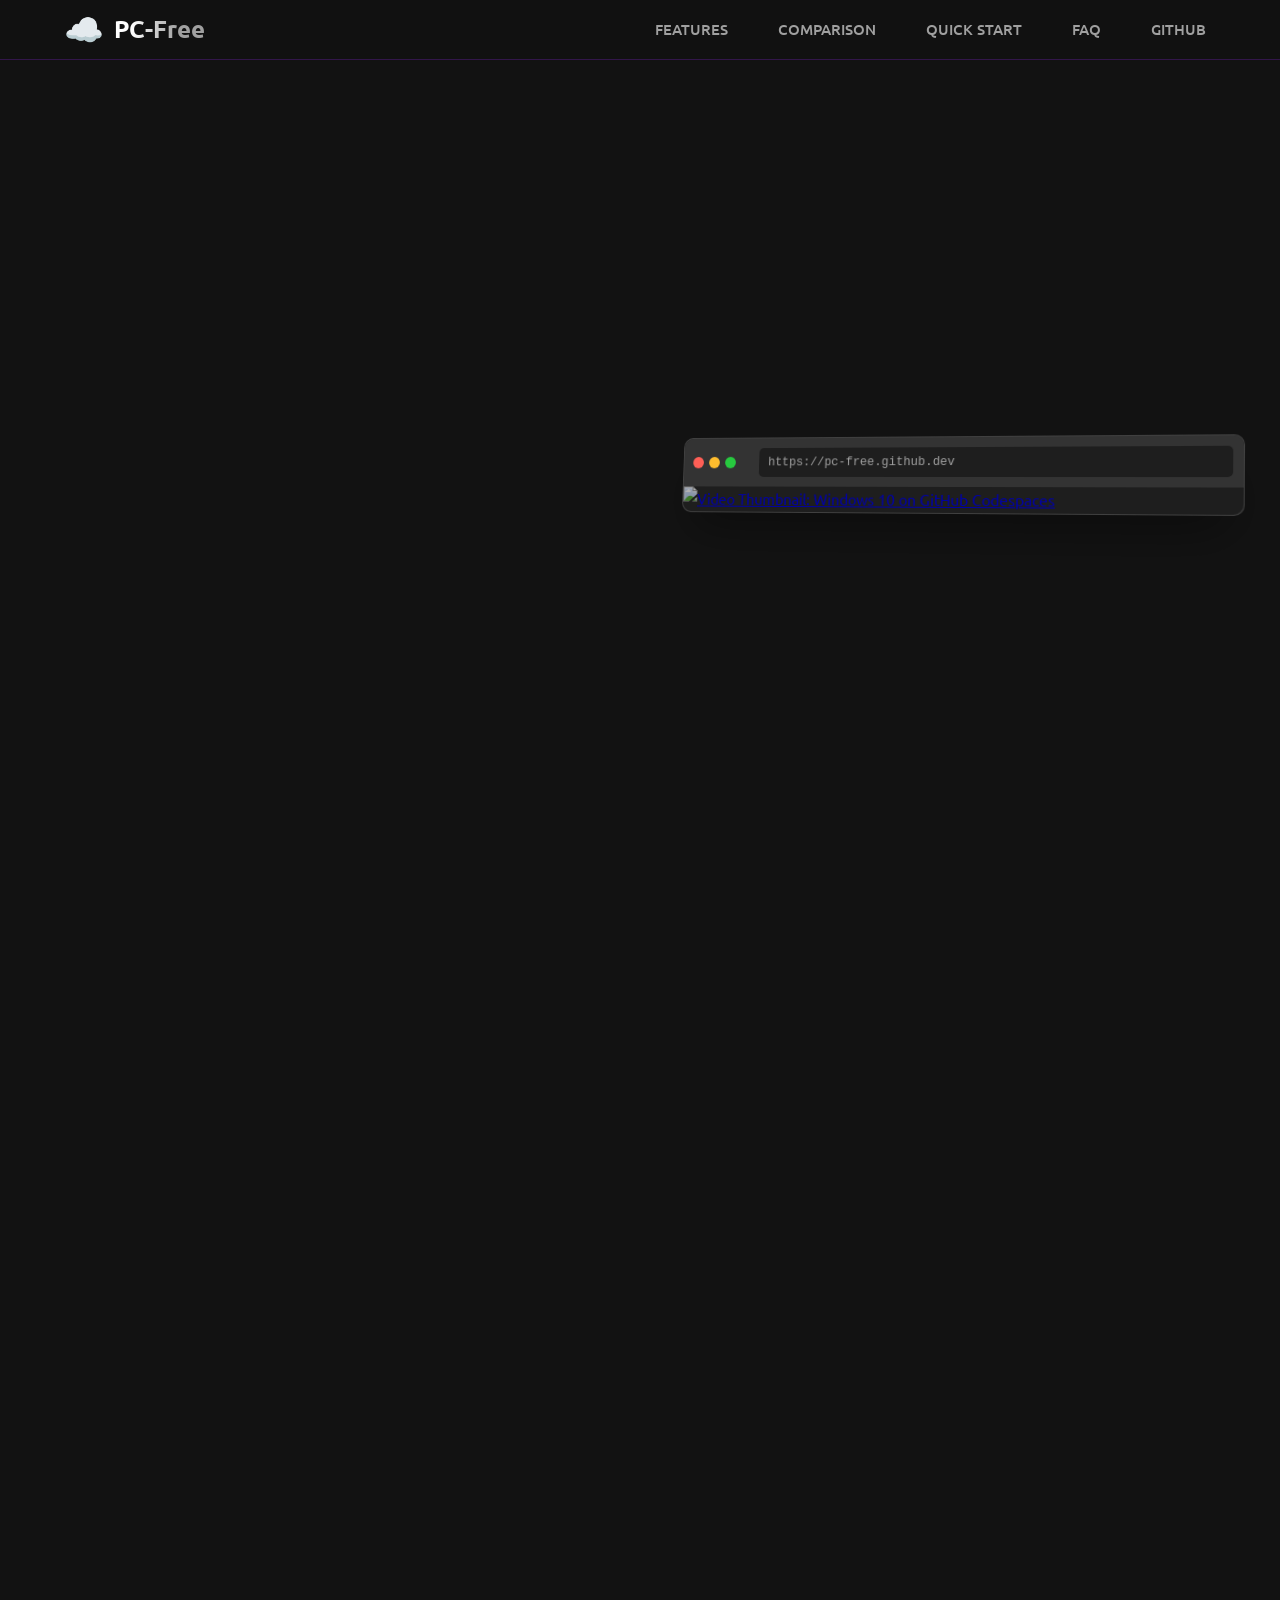
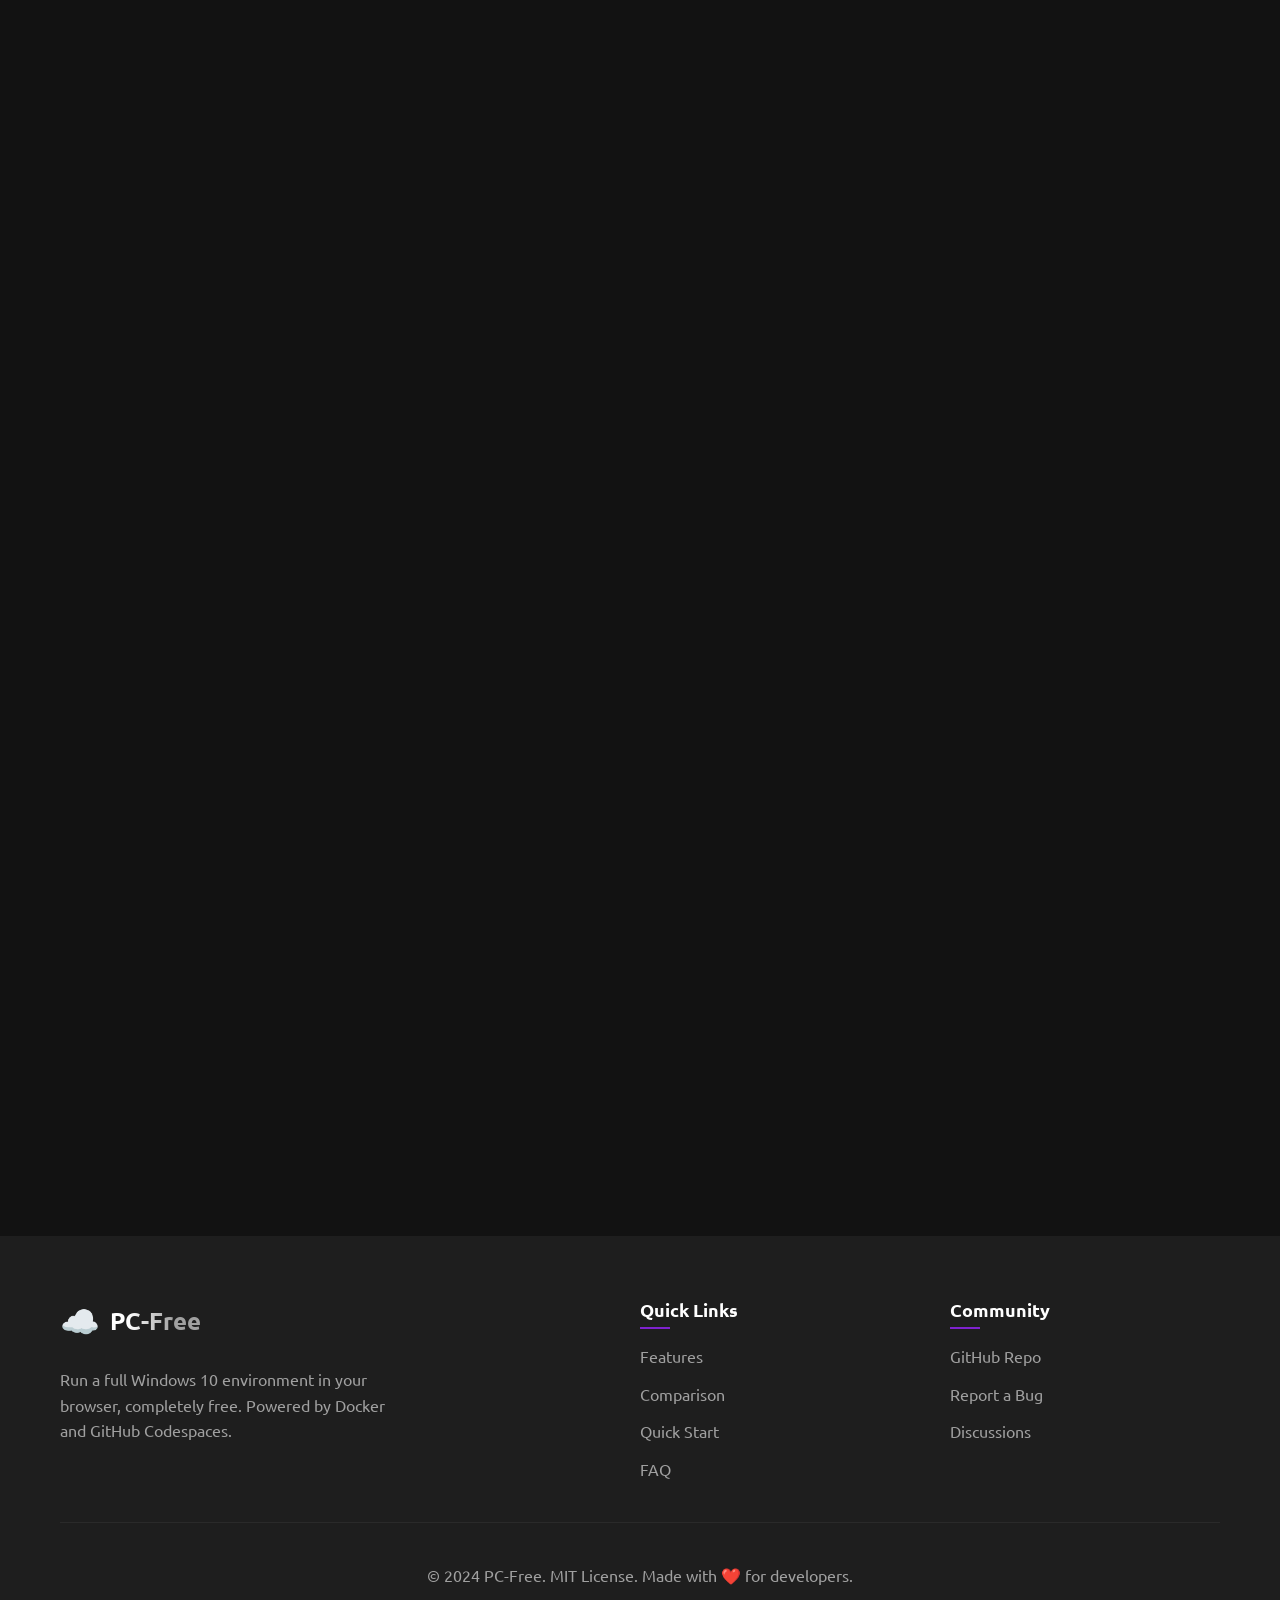
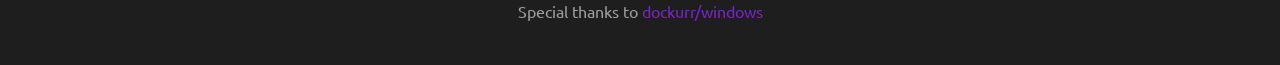
==== index.html @ 1045107d "Update index.html" ====
<!DOCTYPE html>
<html lang="es">
<head>
    <meta charset="UTF-8">
    <meta name="viewport" content="width=device-width, initial-scale=1.0">
    
    <!-- Preconnect to improve loading performance for external resources -->
    <link rel="preconnect" href="https://fonts.googleapis.com">
    <link rel="preconnect" href="https://fonts.gstatic.com" crossorigin>
    <link rel="preconnect" href="https://cdnjs.cloudflare.com">
    <!-- SEO Meta Tags -->
    <title>PC-Free - Run Windows 10 Free in Browser | GitHub Codespaces</title>
    <meta name="description" content="Run Windows 10 completely free in your browser using Docker and GitHub Codespaces. No installation, no powerful PC required. Deploy in 5 minutes.">
    <meta name="keywords" content="windows 10 online, free windows cloud, run windows in browser, github codespaces windows, docker windows, windows 10 free, cloud windows desktop, virtual windows free">
    <meta name="author" content="jephersonRD">
    <meta name="robots" content="index, follow">
    
    <!-- GOOGLE SITE VERIFICATION -->
    <meta name="google-site-verification" content="-m7MHN1alnbMyD9S01WuKM-QLH2wWsImQiJPoIJCjTI" />

    <!-- Open Graph / Facebook -->
    <meta property="og:type" content="website">
    <meta property="og:url" content="https://github.com/jephersonRD/pc-free">
    <meta property="og:title" content="PC-Free - Run Windows 10 Free in Browser">
    <meta property="og:description" content="Run Windows 10 completely free in your browser using Docker and GitHub Codespaces. No installation required.">
    <meta property="og:image" content="https://raw.githubusercontent.com/jephersonRD/pc-free/main/images/windows10-desktop.png">

    <!-- Twitter -->
    <meta property="twitter:card" content="summary_large_image">
    <meta property="twitter:url" content="https://github.com/jephersonRD/pc-free">
    <meta property="twitter:title" content="PC-Free - Run Windows 10 Free in Browser">
    <meta property="twitter:description" content="Run Windows 10 completely free in your browser using Docker and GitHub Codespaces.">
    <meta property="twitter:image" content="https://raw.githubusercontent.com/jephersonRD/pc-free/main/images/windows10-desktop.png">

    <!-- Canonical URL -->
    <link rel="canonical" href="https://github.com/jephersonRD/pc-free">
    
    <!-- Favicon -->
    <link rel="icon" href="data:image/svg+xml,<svg xmlns='http://www.w3.org/2000/svg' viewBox='0 0 100 100'><text y='.9em' font-size='90'>☁️</text></svg>">

    <!-- Bootstrap Icons -->
    <!-- Replaced @import in CSS with link for better performance -->
    <link href="https://fonts.googleapis.com/css2?family=Ubuntu:ital,wght@0,300;0,400;0,500;0,700;1,300;1,400;1,500;1,700&display=swap" rel="stylesheet">
    <link rel="stylesheet" href="https://cdnjs.cloudflare.com/ajax/libs/bootstrap-icons/1.11.3/font/bootstrap-icons.min.css">
    
    <!-- Custom CSS -->
    <link rel="stylesheet" href="style.css">
</head>
<body>
    <!-- Schema.org Structured Data for SEO -->
    <script type="application/ld+json">
    {
        "@context": "https://schema.org",
        "@type": "SoftwareApplication",
        "name": "PC-Free",
        "description": "Run Windows 10 completely free in your browser using Docker and GitHub Codespaces",
        "applicationCategory": "DeveloperApplication",
        "operatingSystem": "Web Browser, Linux, macOS, Windows",
        "offers": {
            "@type": "Offer",
            "price": "0",
            "priceCurrency": "USD"
        },
        "author": {
            "@type": "Person",
            "name": "jephersonRD"
        }
    }
    </script>

    <!-- Header -->
    <header class="main-header">
        <div class="header-container">
            <a href="#" class="logo" aria-label="PC-Free Home">
                <span class="logo-icon">☁️</span>
                <span class="logo-text">PC-Free</span>
            </a>
            
            <nav class="nav-menu" id="navMenu">
                <a href="#features" class="nav-link">FEATURES</a>
                <a href="#comparison" class="nav-link">COMPARISON</a>
                <a href="#quick-start" class="nav-link">QUICK START</a>
                <a href="#faq" class="nav-link">FAQ</a>
                <a href="https://github.com/jephersonRD/pc-free" target="_blank" class="nav-link">GITHUB</a>
            </nav>
            
            <button class="menu-toggle" id="menuToggle" aria-label="Toggle menu">
                <i class="bi bi-list"></i>
            </button>
        </div>
    </header>

    <!-- Hero Section -->
    <section class="hero-section" id="hero">
        <div class="hero-grid">
            <div class="hero-content">
                <div class="hero-text reveal-up">
                    <h1 class="gradient-text">PC-FREE</h1>
                    <h2 class="gradient-text hero-subtitle">Run Windows 10 Free in Your Browser</h2>
                </div>
                
                <div class="hero-description reveal-up">
                    <p>Deploy a complete Windows 10 environment using Docker & GitHub Codespaces. No PC required.</p>
                </div>
    
                <div class="badges reveal-up">
                    <img src="https://img.shields.io/github/stars/jephersonRD/pc-free?style=social" alt="GitHub stars">
                    <img src="https://img.shields.io/badge/License-MIT-yellow.svg" alt="MIT License">
                    <img src="https://img.shields.io/badge/docker-%230db7ed.svg?style=flat&logo=docker&logoColor=white" alt="Docker">
                    <img src="https://img.shields.io/badge/Windows-10-0078D6?style=flat&logo=windows&logoColor=white" alt="Windows 10">
                </div>
    
                <div class="cta-buttons reveal-up">
                    <a href="https://github.com/jephersonRD/pc-free" target="_blank" rel="noopener noreferrer">
                        <button class="Button1">
                            <span>Get Started Free</span>
                        </button>
                    </a>
                    <a href="#quick-start">
                        <button class="Button1">
                            <span>View Guide</span>
                        </button>
                    </a>
                </div>
            </div>
            <div class="hero-image-container">
                <div class="browser-frame">
                    <div class="browser-header">
                        <div class="dots">
                            <span></span><span></span><span></span>
                        </div>
                        <div class="address-bar">https://pc-free.github.dev</div>
                    </div>
                    <!-- Miniatura del video con enlace a YouTube -->
                    <a href="https://youtu.be/JiFhZXbz2b8" target="_blank" rel="noopener noreferrer" class="hero-video-container">
                        <img src="https://img.youtube.com/vi/JiFhZXbz2b8/maxresdefault.jpg" alt="Video Thumbnail: Windows 10 on GitHub Codespaces" class="hero-image">
                        <div class="play-button-overlay">
                            <i class="bi bi-play-circle-fill"></i>
                        </div>
                    </a>
                </div>
            </div>
        </div>
    </section>

    <!-- Brands Section -->
    <section class="brands-section">
        <h2 class="reveal-up section-title-small">Powered by Leading Technologies</h2>
        <div class="reveal-up carousel-container">
            <div class="carousel">
                <div class="carousel-item">
                    <img src="https://www.docker.com/wp-content/uploads/2022/03/Moby-logo.png" alt="Docker Logo">
                </div>
                <div class="carousel-item">
                    <img src="https://github.githubassets.com/images/modules/logos_page/GitHub-Logo.png" alt="GitHub Logo">
                </div>
                <div class="carousel-item">
                    <svg role="img" aria-label="GitHub Codespaces Logo" viewBox="0 0 609 130" xmlns="http://www.w3.org/2000/svg"><path d="M75.4 23.9h26.5v79.8H75.4V23.9zm41.7 0h28.3l22.8 35.7 23.1-35.7h27.3v79.8h-26.5V59.1l-24.1 37.3h-.6L142.7 59v44.7h-25.6V23.9zm131.4 0c9.1 0 17.2 1.6 24.2 4.9 7 3.3 12.4 7.9 16.3 13.9 3.9 6 5.8 13 5.8 21 0 8-2 15-5.9 21s-9.4 10.6-16.4 13.9c-7 3.3-15 4.9-24.1 4.9h-15.4v23.2h-26.5V23.9h41.9zm-1.6 57.1c6.5 0 11.6-1.6 15.3-4.9 3.7-3.2 5.5-7.8 5.5-13.6s-1.8-10.3-5.5-13.6c-3.7-3.2-8.8-4.9-15.3-4.9h-13.8V81h13.8zm72.3-34.8c4.1-6.6 9.6-11.8 16.4-15.5 6.8-3.7 14.5-5.6 23.1-5.6v27.7h-7.1c-9.8 0-17.3 2.3-22.5 6.9-5.2 4.6-7.8 12.3-7.8 23.1v23.9h-26.5V26.1h26.5v20.1zm59.5-20.1c8.6 0 16.3 1.9 23.1 5.6 6.8 3.7 12.1 8.9 16 15.5 3.9 6.6 5.8 14.1 5.8 22.5s-1.9 15.9-5.8 22.5c-3.9 6.6-9.2 11.8-16 15.5-6.8 3.7-14.5 5.6-23.1 5.6s-16.3-1.9-23.1-5.6c-6.8-3.7-12.1-8.9-16-15.5-3.9-6.6-5.8-14.1-5.8-22.5s1.9-15.9 5.8-22.5c3.9-6.6 9.2-11.8 16-15.5 6.8-3.7 14.5-5.6 23.1-5.6zm0 22.3c-6.3 0-11.4 2.1-15.2 6.2-3.8 4.1-5.8 9.5-5.8 16.2s2 12.1 5.8 16.2c3.8 4.1 8.9 6.2 15.2 6.2s11.4-2.1 15.2-6.2c3.8-4.1 5.8-9.5 5.8-16.2s-2-12.1-5.8-16.2c-3.8-4.1-8.9-6.2-15.2-6.2zm78.3 30.1c.6 4.8 2.8 8.5 6.4 11.2 3.6 2.7 8.1 4 13.4 4 4.1 0 7.6-.8 10.5-2.5 2.9-1.7 4.9-4 5.9-7h25.4c-2.4 9.2-7.4 16.4-15.1 21.6-7.7 5.2-17 7.8-28.1 7.8-8.6 0-16.3-1.8-23-5.4-6.7-3.6-12-8.7-15.7-15.2-3.8-6.5-5.7-14-5.7-22.4 0-8.5 1.9-16 5.6-22.5 3.8-6.5 9-11.6 15.7-15.3 6.7-3.7 14.4-5.5 23.1-5.5 8.5 0 16 1.8 22.5 5.3 6.5 3.5 11.6 8.5 15.3 14.8 3.7 6.4 5.5 13.7 5.5 22 0 2.3-.1 4.5-.4 6.6h-61.3zm35.6-16.7c-.5-4.6-2.6-8.3-6.2-11-3.6-2.7-8-4.1-13.2-4.1-5 0-9.2 1.3-12.7 4-3.5 2.7-5.7 6.4-6.5 11.1h38.6zM607 48.4c3.9-6.6 9.2-11.8 16-15.5 6.8-3.7 14.5-5.6 23.1-5.6s16.3 1.9 23.1 5.6c6.8 3.7 12.1 8.9 16 15.5 3.9 6.6 5.8 14.1 5.8 22.5s-1.9 15.9-5.8 22.5c-3.9 6.6-9.2 11.8-16 15.5-6.8 3.7-14.5 5.6-23.1 5.6s-16.3-1.9-23.1-5.6c-6.8-3.7-12.1-8.9-16-15.5-3.9-6.6-5.8-14.1-5.8-22.5s1.9-15.9 5.8-22.5zm29.8 37.5c3.8 4.1 8.9 6.2 15.2 6.2s11.4-2.1 15.2-6.2c3.8-4.1 5.8-9.5 5.8-16.2s-2-12.1-5.8-16.2c-3.8-4.1-8.9-6.2-15.2-6.2s-11.4 2.1-15.2 6.2c-3.8 4.1-5.8 9.5-5.8 16.2s2 12.1 5.8 16.2z" fill="currentColor"/><path d="m29.9 68.4 19-32.9L29.7 51 10.5 18.6 0 0l29.7 51.4v.1L39 68.4l19.2 33.2L77.4 68.4 58.2 35.5l-.2-.4L29.9 0 10.5 35.5l.1.1L0 51.5l29.9 51.4L39 85.7z" fill="#00adef"/></svg>
                <div class="carousel-item">
                    <svg role="img" aria-label="GitHub Codespaces Logo" viewBox="0 0 609 130" xmlns="http://www.w3.org/2000/svg"><path d="M75.4 23.9h26.5v79.8H75.4V23.9zm41.7 0h28.3l22.8 35.7 23.1-35.7h27.3v79.8h-26.5V59.1l-24.1 37.3h-.6L142.7 59v44.7h-25.6V23.9zm131.4 0c9.1 0 17.2 1.6 24.2 4.9 7 3.3 12.4 7.9 16.3 13.9 3.9 6 5.8 13 5.8 21 0 8-2 15-5.9 21s-9.4 10.6-16.4 13.9c-7 3.3-15 4.9-24.1 4.9h-15.4v23.2h-26.5V23.9h41.9zm-1.6 57.1c6.5 0 11.6-1.6 15.3-4.9 3.7-3.2 5.5-7.8 5.5-13.6s-1.8-10.3-5.5-13.6c-3.7-3.2-8.8-4.9-15.3-4.9h-13.8V81h13.8zm72.3-34.8c4.1-6.6 9.6-11.8 16.4-15.5 6.8-3.7 14.5-5.6 23.1-5.6v27.7h-7.1c-9.8 0-17.3 2.3-22.5 6.9-5.2 4.6-7.8 12.3-7.8 23.1v23.9h-26.5V26.1h26.5v20.1zm59.5-20.1c8.6 0 16.3 1.9 23.1 5.6 6.8 3.7 12.1 8.9 16 15.5 3.9 6.6 5.8 14.1 5.8 22.5s-1.9 15.9-5.8 22.5c-3.9 6.6-9.2 11.8-16 15.5-6.8 3.7-14.5 5.6-23.1 5.6s-16.3-1.9-23.1-5.6c-6.8-3.7-12.1-8.9-16-15.5-3.9-6.6-5.8-14.1-5.8-22.5s1.9-15.9 5.8-22.5c3.9-6.6 9.2-11.8 16-15.5 6.8-3.7 14.5-5.6 23.1-5.6zm0 22.3c-6.3 0-11.4 2.1-15.2 6.2-3.8 4.1-5.8 9.5-5.8 16.2s2 12.1 5.8 16.2c3.8 4.1 8.9 6.2 15.2 6.2s11.4-2.1 15.2-6.2c3.8-4.1 5.8-9.5 5.8-16.2s-2-12.1-5.8-16.2c-3.8-4.1-8.9-6.2-15.2-6.2zm78.3 30.1c.6 4.8 2.8 8.5 6.4 11.2 3.6 2.7 8.1 4 13.4 4 4.1 0 7.6-.8 10.5-2.5 2.9-1.7 4.9-4 5.9-7h25.4c-2.4 9.2-7.4 16.4-15.1 21.6-7.7 5.2-17 7.8-28.1 7.8-8.6 0-16.3-1.8-23-5.4-6.7-3.6-12-8.7-15.7-15.2-3.8-6.5-5.7-14-5.7-22.4 0-8.5 1.9-16 5.6-22.5 3.8-6.5 9-11.6 15.7-15.3 6.7-3.7 14.4-5.5 23.1-5.5 8.5 0 16 1.8 22.5 5.3 6.5 3.5 11.6 8.5 15.3 14.8 3.7 6.4 5.5 13.7 5.5 22 0 2.3-.1 4.5-.4 6.6h-61.3zm35.6-16.7c-.5-4.6-2.6-8.3-6.2-11-3.6-2.7-8-4.1-13.2-4.1-5 0-9.2 1.3-12.7 4-3.5 2.7-5.7 6.4-6.5 11.1h38.6zM607 48.4c3.9-6.6 9.2-11.8 16-15.5 6.8-3.7 14.5-5.6 23.1-5.6s16.3 1.9 23.1 5.6c6.8 3.7 12.1 8.9 16 15.5 3.9 6.6 5.8 14.1 5.8 22.5s-1.9 15.9-5.8 22.5c-3.9 6.6-9.2 11.8-16 15.5-6.8 3.7-14.5 5.6-23.1 5.6s-16.3-1.9-23.1-5.6c-6.8-3.7-12.1-8.9-16-15.5-3.9-6.6-5.8-14.1-5.8-22.5s1.9-15.9 5.8-22.5zm29.8 37.5c3.8 4.1 8.9 6.2 15.2 6.2s11.4-2.1 15.2-6.2c3.8-4.1 5.8-9.5 5.8-16.2s-2-12.1-5.8-16.2c-3.8-4.1-8.9-6.2-15.2-6.2s-11.4 2.1-15.2 6.2c-3.8 4.1-5.8 9.5-5.8 16.2s2 12.1 5.8 16.2z" fill="currentColor"/><path d="m29.9 68.4 19-32.9L29.7 51 10.5 18.6 0 0l29.7 51.4v.1L39 68.4l19.2 33.2L77.4 68.4 58.2 35.5l-.2-.4L29.9 0 10.5 35.5l.1.1L0 51.5l29.9 51.4L39 85.7z" fill="#00adef"/></svg>
                </div>
                <!-- Duplicado para efecto loop -->
                <div class="carousel-item">
                    <img src="https://www.docker.com/wp-content/uploads/2022/03/Moby-logo.png" alt="Docker Logo">
                </div>
                <div class="carousel-item">
                    <img src="https://github.githubassets.com/images/modules/logos_page/GitHub-Logo.png" alt="GitHub Logo">
                </div>
                <div class="carousel-item">
                    <svg role="img" aria-label="GitHub Codespaces Logo" viewBox="0 0 609 130" xmlns="http://www.w3.org/2000/svg"><path d="M75.4 23.9h26.5v79.8H75.4V23.9zm41.7 0h28.3l22.8 35.7 23.1-35.7h27.3v79.8h-26.5V59.1l-24.1 37.3h-.6L142.7 59v44.7h-25.6V23.9zm131.4 0c9.1 0 17.2 1.6 24.2 4.9 7 3.3 12.4 7.9 16.3 13.9 3.9 6 5.8 13 5.8 21 0 8-2 15-5.9 21s-9.4 10.6-16.4 13.9c-7 3.3-15 4.9-24.1 4.9h-15.4v23.2h-26.5V23.9h41.9zm-1.6 57.1c6.5 0 11.6-1.6 15.3-4.9 3.7-3.2 5.5-7.8 5.5-13.6s-1.8-10.3-5.5-13.6c-3.7-3.2-8.8-4.9-15.3-4.9h-13.8V81h13.8zm72.3-34.8c4.1-6.6 9.6-11.8 16.4-15.5 6.8-3.7 14.5-5.6 23.1-5.6v27.7h-7.1c-9.8 0-17.3 2.3-22.5 6.9-5.2 4.6-7.8 12.3-7.8 23.1v23.9h-26.5V26.1h26.5v20.1zm59.5-20.1c8.6 0 16.3 1.9 23.1 5.6 6.8 3.7 12.1 8.9 16 15.5 3.9 6.6 5.8 14.1 5.8 22.5s-1.9 15.9-5.8 22.5c-3.9 6.6-9.2 11.8-16 15.5-6.8 3.7-14.5 5.6-23.1 5.6s-16.3-1.9-23.1-5.6c-6.8-3.7-12.1-8.9-16-15.5-3.9-6.6-5.8-14.1-5.8-22.5s1.9-15.9 5.8-22.5c3.9-6.6 9.2-11.8 16-15.5 6.8-3.7 14.5-5.6 23.1-5.6zm0 22.3c-6.3 0-11.4 2.1-15.2 6.2-3.8 4.1-5.8 9.5-5.8 16.2s2 12.1 5.8 16.2c3.8 4.1 8.9 6.2 15.2 6.2s11.4-2.1 15.2-6.2c3.8-4.1 5.8-9.5 5.8-16.2s-2-12.1-5.8-16.2c-3.8-4.1-8.9-6.2-15.2-6.2zm78.3 30.1c.6 4.8 2.8 8.5 6.4 11.2 3.6 2.7 8.1 4 13.4 4 4.1 0 7.6-.8 10.5-2.5 2.9-1.7 4.9-4 5.9-7h25.4c-2.4 9.2-7.4 16.4-15.1 21.6-7.7 5.2-17 7.8-28.1 7.8-8.6 0-16.3-1.8-23-5.4-6.7-3.6-12-8.7-15.7-15.2-3.8-6.5-5.7-14-5.7-22.4 0-8.5 1.9-16 5.6-22.5 3.8-6.5 9-11.6 15.7-15.3 6.7-3.7 14.4-5.5 23.1-5.5 8.5 0 16 1.8 22.5 5.3 6.5 3.5 11.6 8.5 15.3 14.8 3.7 6.4 5.5 13.7 5.5 22 0 2.3-.1 4.5-.4 6.6h-61.3zm35.6-16.7c-.5-4.6-2.6-8.3-6.2-11-3.6-2.7-8-4.1-13.2-4.1-5 0-9.2 1.3-12.7 4-3.5 2.7-5.7 6.4-6.5 11.1h38.6zM607 48.4c3.9-6.6 9.2-11.8 16-15.5 6.8-3.7 14.5-5.6 23.1-5.6s16.3 1.9 23.1 5.6c6.8 3.7 12.1 8.9 16 15.5 3.9 6.6 5.8 14.1 5.8 22.5s-1.9 15.9-5.8 22.5c-3.9 6.6-9.2 11.8-16 15.5-6.8 3.7-14.5 5.6-23.1 5.6s-16.3-1.9-23.1-5.6c-6.8-3.7-12.1-8.9-16-15.5-3.9-6.6-5.8-14.1-5.8-22.5s1.9-15.9 5.8-22.5zm29.8 37.5c3.8 4.1 8.9 6.2 15.2 6.2s11.4-2.1 15.2-6.2c3.8-4.1 5.8-9.5 5.8-16.2s-2-12.1-5.8-16.2c-3.8-4.1-8.9-6.2-15.2-6.2s-11.4 2.1-15.2 6.2c-3.8 4.1-5.8 9.5-5.8 16.2s2 12.1 5.8 16.2z" fill="currentColor"/><path d="m29.9 68.4 19-32.9L29.7 51 10.5 18.6 0 0l29.7 51.4v.1L39 68.4l19.2 33.2L77.4 68.4 58.2 35.5l-.2-.4L29.9 0 10.5 35.5l.1.1L0 51.5l29.9 51.4L39 85.7z" fill="#00adef"/></svg>
                </div>
            </div>
        </div>
    </section>

    <!-- Features Section -->
    <section id="features" class="features-section">
        <div class="container">
            <h2 class="reveal-up section-title">Why Choose PC-Free?</h2>
            
            <div class="features-grid">
                <article class="reveal-up feature-card">
                    <div class="feature-card-inner">
                        <div class="feature-icon"><i class="bi bi-gift-fill"></i></div>
                        <div class="feature-content">
                            <h3>100% Free</h3>
                            <p>No hidden costs or subscriptions. Completely open source and free to use with GitHub's free tier.</p>
                        </div>
                    </div>
                </article>

                <article class="reveal-up feature-card">
                    <div class="feature-card-inner">
                        <div class="feature-icon"><i class="bi bi-cloud-fill"></i></div>
                        <div class="feature-content">
                            <h3>Cloud-Based</h3>
                            <p>Run Windows without owning a powerful PC. Access from any device with a web browser.</p>
                        </div>
                    </div>
                </article>

                <article class="reveal-up feature-card">
                    <div class="feature-card-inner">
                        <div class="feature-icon"><i class="bi bi-lightning-charge-fill"></i></div>
                        <div class="feature-content">
                            <h3>5-Minute Setup</h3>
                            <p>Deploy Windows 10 in minutes with our one-click GitHub Codespaces integration.</p>
                        </div>
                    </div>
                </article>

                <article class="reveal-up feature-card">
                    <div class="feature-card-inner">
                        <div class="feature-icon"><i class="bi bi-box-seam-fill"></i></div>
                        <div class="feature-content">
                            <h3>Docker Powered</h3>
                            <p>Isolated, portable, and secure environment powered by Docker containers.</p>
                        </div>
                    </div>
                </article>

                <article class="reveal-up feature-card">
                    <div class="feature-card-inner">
                        <div class="feature-icon"><i class="bi bi-globe-americas"></i></div>
                        <div class="feature-content">
                            <h3>Browser Access</h3>
                            <p>No VPN or complex setup. Access Windows directly through your web browser.</p>
                        </div>
                    </div>
                </article>

                <article class="reveal-up feature-card">
                    <div class="feature-card-inner">
                        <div class="feature-icon"><i class="bi bi-hdd-stack-fill"></i></div>
                        <div class="feature-content">
                            <h3>Persistent Storage</h3>
                            <p>Your data, files, and installed apps persist between sessions.</p>
                        </div>
                    </div>
                </article>
            </div>
        </div>
    </section>

    <!-- Gallery Section -->
    <section id="gallery" class="gallery-section">
        <div class="container">
            <h2 class="reveal-up section-title">PC-Free in Action</h2>
            <div class="gallery-grid">
                <div class="reveal-up gallery-item"> 
                    <img src="https://raw.githubusercontent.com/jephersonRD/pc-free/main/images/1.jpg" alt="Windows 10 running applications" loading="lazy">
                    <div class="gallery-caption">
                        <h3>Full Desktop Experience</h3>
                        <p>Run your favorite Windows applications seamlessly.</p>
                    </div>
                </div>
                <div class="reveal-up gallery-item">
                    <img src="https://raw.githubusercontent.com/jephersonRD/pc-free/main/images/windows11-about.png" alt="Windows About Dialog" loading="lazy">
                    <div class="gallery-caption">
                        <h3>System Information</h3>
                        <p>Access and manage system settings just like on a local PC.</p>
                    </div>
                </div>
                <div class="reveal-up gallery-item">
                    <img src="https://i.pinimg.com/originals/8f/41/cc/8f41cc4bf3fd54fba59db539954a3966.jpg" alt="VS Code inside Windows environment" loading="lazy">
                    <div class="gallery-caption">
                        <h3>Development Ready</h3>
                        <p>Install development tools like VS Code and start coding.</p>
                    </div>
                </div>
            </div>
        </div>
    </section>

    <!-- Comparison Section -->
    <section id="comparison" class="comparison-section">
        <div class="container">
            <h2 class="reveal-up section-title">How Does PC-Free Compare?</h2>
            
            <div class="reveal-up table-wrapper">
                <table class="comparison-table">
                    <thead>
                        <tr>
                            <th>Feature</th>
                            <th>PC-Free</th>
                            <th>Azure Virtual Desktop</th>
                            <th>AWS WorkSpaces</th>
                            <th>Local VM</th>
                        </tr>
                    </thead>
                    <tbody>
                        <tr>
                            <td><strong>Monthly Cost</strong></td>
                            <td>✅ $0 (Free)</td>
                            <td>❌ $31-100+</td>
                            <td>❌ $25-75+</td>
                            <td>✅ $0 (Free)</td>
                        </tr>
                        <tr>
                            <td><strong>Setup Time</strong></td>
                            <td>⚡ 5 minutes</td>
                            <td>⏱️ 30+ minutes</td>
                            <td>⏱️ 30+ minutes</td>
                            <td>⏱️ 15-30 minutes</td>
                        </tr>
                        <tr>
                            <td><strong>Hardware Required</strong></td>
                            <td>✅ None</td>
                            <td>✅ None</td>
                            <td>✅ None</td>
                            <td>❌ Powerful PC needed</td>
                        </tr>
                        <tr>
                            <td><strong>Browser Access</strong></td>
                            <td>✅ Yes</td>
                            <td>✅ Yes</td>
                            <td>✅ Yes</td>
                            <td>⚠️ Limited</td>
                        </tr>
                        <tr>
                            <td><strong>Open Source</strong></td>
                            <td>✅ Yes</td>
                            <td>❌ No</td>
                            <td>❌ No</td>
                            <td>⚠️ Partial</td>
                        </tr>
                    </tbody>
                </table>
            </div>
        </div>
    </section>

    <!-- Quick Start Section -->
    <section id="quick-start" class="quick-start-section">
        <div class="container">
            <h2 class="reveal-up section-title">Guía Rápida - Get Started in Minutes</h2>
            
            <div class="steps-container">
                <article class="reveal-up step-card">
                    <span class="step-number">1</span>
                    <i class="bi bi-hdd-stack step-icon"></i>
                    <div class="step-content">
                        <h3>Verifica el almacenamiento disponible</h3>
                        <pre><code>df -h</code></pre>
                        <p>Escoge la partición con más espacio libre.</p>
                    </div>
                </article>

                <article class="reveal-up step-card">
                    <span class="step-number">2</span>
                    <i class="bi bi-folder-plus step-icon"></i>
                    <div class="step-content">
                        <h3>Crea la carpeta de datos para Docker</h3>
                        <pre><code>sudo mkdir -p /tmp/docker-data</code></pre>
                    </div>
                </article>

                <article class="reveal-up step-card">
                    <span class="step-number">3</span>
                    <i class="bi bi-file-earmark-code step-icon"></i>
                    <div class="step-content">
                        <h3>Configura Docker</h3>
                        <p>Edita el archivo:</p>
                        <pre><code>sudo nano /etc/docker/daemon.json</code></pre>
                        <p>Agrega:</p>
                        <pre><code>{
  "data-root": "/tmp/docker-data"
}</code></pre>
                    </div>
                </article>

                <article class="reveal-up step-card">
                    <span class="step-number">4</span>
                    <i class="bi bi-arrow-repeat step-icon"></i>
                    <div class="step-content">
                        <h3>Reinicia tu Codespace</h3>
                        <p>Para aplicar los cambios de configuración.</p>
                    </div>
                </article>

                <article class="reveal-up step-card">
                    <span class="step-number">5</span>
                    <i class="bi bi-patch-check step-icon"></i>
                    <div class="step-content">
                        <h3>Verifica Docker</h3>
                        <pre><code>docker info</code></pre>
                        <p>Asegúrate de que <code>Docker Root Dir</code> sea <code>/tmp/docker-data</code>.</p>
                    </div>
                </article>

                <article class="reveal-up step-card">
                    <span class="step-number">6</span>
                    <i class="bi bi-shield-lock step-icon"></i>
                    <div class="step-content">
                        <h3>Configura las variables de entorno</h3>
                        <p>Crea el archivo <code>.env</code>:</p>
                        <pre><code>WINDOWS_USERNAME=YourUsername
WINDOWS_PASSWORD=YourPassword
GITHUB_USER=YourGitHubUsername</code></pre>
                        <p>🛑 Agrega a <code>.gitignore</code>:</p>
                        <pre><code>echo ".env" >> .gitignore</code></pre>
                    </div>
                </article>

                <article class="reveal-up step-card">
                    <span class="step-number">7</span>
                    <i class="bi bi-filetype-yml step-icon"></i>
                    <div class="step-content">
                        <h3>Archivo windows10.yml</h3>
                        <pre><code># Antes de ejecutar docker-compose up, ejecuta:
# bash check_github_follow.sh || exit 1
# Si no sigues a https://github.com/jephersonRD, el entorno no se iniciará.
services:
  windows:&#x000A;    image: dockurr/windows&#x000A;    container_name: windows&#x000A;    environment:&#x000A;      VERSION: "10"&#x000A;      USERNAME: ${WINDOWS_USERNAME}&#x000A;      PASSWORD: ${WINDOWS_PASSWORD}&#x000A;      RAM_SIZE: "10G"&#x000A;      CPU_CORES: "4"&#x000A;    cap_add:&#x000A;      - NET_ADMIN&#x000A;    ports:&#x000A;      - "8006:8006"&#x000A;      - "3389:3389/tcp"&#x000A;    volumes:&#x000A;      - /tmp/docker-data:/mnt/disco1&#x000A;      - windows-data:/mnt/windows-data&#x000A;    devices:&#x000A;      - "/dev/kvm:/dev/kvm"&#x000A;      - "/dev/net/tun:/dev/net/tun"&#x000A;    stop_grace_period: 2m&#x000A;    restart: always

volumes:
  windows-data:</code></pre>
                    </div>
                </article>

                <article class="reveal-up step-card">
                    <span class="step-number">8</span>
                    <i class="bi bi-play-circle step-icon"></i>
                    <div class="step-content">
                        <h3>Inicia el contenedor</h3>
                        <p>Para iniciar por primera vez:</p>
                        <pre><code>docker-compose -f windows10.yml up</code></pre>
                        <p>Para apagar la PC:</p>
                        <pre><code>docker stop windows</code></pre>
                    </div>
                </article>

            </div>

            <div class="reveal-up cta-center">
                <a href="https://github.com/jephersonRD/pc-free" target="_blank" rel="noopener noreferrer">
                    <button class="Button1 glow-down">
                        <span>View Full Documentation</span>
                    </button>
                </a>
            </div>
        </div>
    </section>

    <!-- FAQ Section -->
    <section id="faq" class="faq-section">
        <div class="container">
            <h2 class="reveal-up section-title">Frequently Asked Questions</h2>
            
            <div class="faq-container">
                <div class="reveal-up faq-item">
                    <button class="faq-question">
                        <span>How long does Windows take to boot?</span>
                        <i class="bi bi-plus-circle"></i>
                    </button>
                    <div class="faq-answer">
                        <p><strong>Initial boot:</strong> 5-10 minutes (downloading Windows image)<br>
                        <strong>Subsequent boots:</strong> 2-3 minutes</p>
                    </div>
                </div>

                <div class="reveal-up faq-item">
                    <button class="faq-question">
                        <span>Can I install additional software?</span>
                        <i class="bi bi-plus-circle"></i>
                    </button>
                    <div class="faq-answer">
                        <p>Yes! You have full administrator access. Installed software persists in Docker volumes between restarts.</p>
                    </div>
                </div>

                <div class="reveal-up faq-item">
                    <button class="faq-question">
                        <span>Does this work on GitHub free tier?</span>
                        <i class="bi bi-plus-circle"></i>
                    </button>
                    <div class="faq-answer">
                        <p>Yes! GitHub free tier includes 60 hours/month of Codespaces, which is sufficient for regular testing and development work.</p>
                    </div>
                </div>

                <div class="reveal-up faq-item">
                    <button class="faq-question">
                        <span>Is this legal to use?</span>
                        <i class="bi bi-plus-circle"></i>
                    </button>
                    <div class="faq-answer">
                        <p>Yes, provided you have a valid Windows license. This uses official Windows installation methods. Check Microsoft's licensing terms for your use case.</p>
                    </div>
                </div>

                <div class="reveal-up faq-item">
                    <button class="faq-question">
                        <span>Can I use this for gaming?</span>
                        <i class="bi bi-plus-circle"></i>
                    </button>
                    <div class="faq-answer">
                        <p>Limited. Codespaces don't have GPU acceleration. Light, older games may work, but modern 3D games won't run well.</p>
                    </div>
                </div>

                <div class="reveal-up faq-item">
                    <button class="faq-question">
                        <span>What internet speed do I need?</span>
                        <i class="bi bi-plus-circle"></i>
                    </button>
                    <div class="faq-answer">
                        <p>Minimum 2 Mbps for basic usage. 5+ Mbps recommended for smooth experience. Initial setup requires downloading ~4GB Windows image.</p>
                    </div>
                </div>
            </div>
        </div>
    </section>

    <!-- CTA Section -->
    <section class="cta-section reveal-up" id="cta-section">
        <div class="cta-content">
            <div class="container">
                <h2>Ready to Get Started?</h2>
                <p>Deploy Windows 10 in your browser for free in just 5 minutes</p>
                <a href="https://github.com/jephersonRD/pc-free" target="_blank" rel="noopener noreferrer">
                    <button class="Button1">
                        <span>Start Now on GitHub</span>
                    </button>
                </a>
            </div>
        </div>
    </section>

    <!-- Footer -->
    <footer class="main-footer">
        <div class="container">
            <div class="footer-content">
                <div class="footer-brand">
                    <a href="#" class="logo" aria-label="PC-Free Home">
                        <span class="logo-icon">☁️</span>
                        <span class="logo-text">PC-Free</span>
                    </a>
                    <p class="footer-description">Run a full Windows 10 environment in your browser, completely free. Powered by Docker and GitHub Codespaces.</p>
                </div>

                <div class="footer-links-group">
                    <h4>Quick Links</h4>
                    <div class="footer-links">
                        <a href="#features">Features</a>
                        <a href="#comparison">Comparison</a>
                        <a href="#quick-start">Quick Start</a>
                        <a href="#faq">FAQ</a>
                    </div>
                </div>

                <div class="footer-links-group">
                    <h4>Community</h4>
                    <div class="footer-links">
                        <a href="https://github.com/jephersonRD/pc-free" target="_blank" rel="noopener noreferrer">GitHub Repo</a>
                        <a href="https://github.com/jephersonRD/pc-free/issues" target="_blank" rel="noopener noreferrer">Report a Bug</a>
                        <a href="https://github.com/jephersonRD/pc-free/discussions" target="_blank" rel="noopener noreferrer">Discussions</a>
                    </div>
                    <div class="footer-social">
                        <a href="https://github.com/jephersonRD/pc-free" target="_blank" aria-label="GitHub" rel="noopener noreferrer">
                            <i class="bi bi-github"></i>
                        </a>
                        <a href="https://github.com/jephersonRD" target="_blank" aria-label="Author's Profile" rel="noopener noreferrer">
                            <i class="bi bi-person-circle"></i>
                        </a>
                    </div>
                </div>
            </div>
            
            <div class="footer-bottom">
                <p>&copy; 2024 PC-Free. MIT License. Made with ❤️ for developers.</p>
                <p class="footer-credits">Special thanks to <a href="https://github.com/dockurr/windows" target="_blank" rel="noopener noreferrer">dockurr/windows</a></p>
            </div>
        </div>
    </footer>

    <!-- Scripts -->
    <script src="https://cdnjs.cloudflare.com/ajax/libs/gsap/3.12.0/gsap.min.js" defer></script>
    <script src="https://cdnjs.cloudflare.com/ajax/libs/gsap/3.12.0/ScrollTrigger.min.js" defer></script>
    <script src="index.js" defer></script>
</body>
</html>
---- style.css ----
/* ============================================ 
   VARIABLES & RESET
   ============================================ */
:root {
    --bg-color: #121212;
    --card-bg: #1e1e1e;
    --primary: #7e22ce;
    --secondary: #0db7ed;
    --text-light: #ffffff;
    --text-gray: #a0a0a0;
    --border-color: rgba(126, 34, 206, 0.3);
}

* {
    margin: 0;
    padding: 0;
    box-sizing: border-box;
}

html {
    scroll-behavior: smooth;
}

body {
    font-family: 'Ubuntu', -apple-system, BlinkMacSystemFont, 'Segoe UI', Roboto, sans-serif;
    line-height: 1.6;
    color: var(--text-light);
    background: var(--bg-color);
    min-height: 100vh;
    overflow-x: hidden;
}

.container {
    max-width: 1200px;
    margin: 0 auto;
    padding: 0 20px;
}

/* ============================================
   HEADER
   ============================================ */
.main-header {
    position: fixed;
    top: 0;
    left: 0;
    width: 100%;
    height: 60px;
    background: rgba(18, 18, 18, 0.95);
    border-bottom: 1px solid var(--border-color);
    z-index: 1000;
    transition: transform 0.3s ease-in-out, background-color 0.3s ease;
    backdrop-filter: blur(10px);
}

.main-header.hidden {
    transform: translateY(-100%);
}

.header-container {
    max-width: 1400px;
    margin: 0 auto;
    padding: 0 5%;
    height: 100%;
    display: flex;
    justify-content: space-between;
    align-items: center;
}

.logo {
    display: flex;
    align-items: center;
    gap: 10px;
    text-decoration: none;
    color: white;
    font-size: 1.5rem;
    font-weight: bold;
}

.logo-icon {
    font-size: 2rem;
}

.logo-text {
    background: linear-gradient(90deg, #ffffff 18%, #a0a0a0 71%);
    -webkit-background-clip: text;
    background-clip: text;
    -webkit-text-fill-color: transparent;
}

.nav-menu {
    display: flex;
    gap: 30px;
    align-items: center;
}

.nav-link {
    color: var(--text-gray);
    text-decoration: none;
    font-weight: 500;
    font-size: 0.95rem;
    padding: 5px 10px;
    border-radius: 5px;
    transition: all 0.3s;
}

.nav-link:hover {
    color: var(--primary);
    background: rgba(126, 34, 206, 0.1);
}

.menu-toggle {
    display: none;
    background: none;
    border: none;
    color: var(--text-light);
    font-size: 2rem;
    cursor: pointer;
    z-index: 1001;
}

/* ============================================
   HERO SECTION
   ============================================ */
.hero-section {
    min-height: 100vh;
    display: flex;
    align-items: center;
    justify-content: center;
    padding: 100px 20px 50px;
    position: relative;
    overflow: hidden;
}

.hero-grid {
    display: grid;
    grid-template-columns: 1fr;
    gap: 40px;
    align-items: center;
    max-width: 1200px;
    margin: 0 auto;
}

@media (min-width: 992px) {
    .hero-grid {
        grid-template-columns: 1fr 1fr;
    }
    .hero-content {
        text-align: left;
    }
    .badges, .cta-buttons {
        justify-content: flex-start;
    }
    .hero-description {
        margin: 30px 0;
    }
}

.hero-content {
    text-align: center;
}

.hero-text {
    margin-bottom: 30px;
}

.hero-image-container {
    perspective: 1500px;
}

.browser-frame {
    background: #2a2a2a;
    border-radius: 10px;
    box-shadow: 0 25px 50px -12px rgba(0, 0, 0, 0.4);
    border: 1px solid rgba(255, 255, 255, 0.1);
    transform: rotateY(-15deg) rotateX(5deg);
    transition: transform 0.5s ease;
}

.browser-frame:hover {
    transform: rotateY(0) rotateX(0) scale(1.05);
}

.browser-header {
    display: flex;
    align-items: center;
    padding: 10px;
    background: #333;
    border-top-left-radius: 10px;
    border-top-right-radius: 10px;
}

.dots span {
    height: 12px; width: 12px; border-radius: 50%; display: inline-block; margin-right: 6px;
}
.dots span:nth-child(1) { background: #ff5f56; }
.dots span:nth-child(2) { background: #ffbd2e; }
.dots span:nth-child(3) { background: #27c93f; }

.address-bar {
    flex-grow: 1;
    background: #1e1e1e;
    color: #a0a0a0;
    padding: 5px 10px;
    border-radius: 5px;
    margin-left: 20px;
    font-size: 0.8rem;
    font-family: monospace;
}

.hero-image {
    width: 100%;
    height: auto;
    display: block;
    border-bottom-left-radius: 10px;
    border-bottom-right-radius: 10px;
}

.hero-video-container, .hero-image-container a {
    position: relative;
    width: 100%;
    border-bottom-left-radius: 10px;
    border-bottom-right-radius: 10px;
    overflow: hidden;
    display: block;
}

.play-button-overlay {
    position: absolute;
    top: 0;
    left: 0;
    width: 100%;
    height: 100%;
    display: flex;
    justify-content: center;
    align-items: center;
    background-color: rgba(0, 0, 0, 0.3);
    font-size: 5rem;
    color: rgba(255, 255, 255, 0.8);
    transition: all 0.3s ease;
}

.gradient-text {
    background: linear-gradient(90deg, #ffffff 18%, #a0a0a0 71%);
    -webkit-background-clip: text;
    background-clip: text;
    -webkit-text-fill-color: transparent;
    font-size: 4rem;
    font-weight: 700;
    text-transform: uppercase;
    line-height: 1.2;
    margin-bottom: 20px;
}

.hero-subtitle {
    font-size: 2.5rem;
    margin-top: 20px;
}

.hero-description {
    max-width: 600px;
    margin: 30px auto;
}

.hero-description p {
    font-size: 1.3rem;
    color: var(--text-gray);
}

/* ============================================
   BADGES
   ============================================ */
.badges {
    display: flex;
    gap: 10px;
    justify-content: center;
    flex-wrap: wrap;
    margin: 30px 0;
}

.badges img {
    height: 20px;
}

/* ============================================
   BUTTONS
   ============================================ */
.cta-buttons {
    display: flex;
    gap: 20px;
    justify-content: center;
    flex-wrap: wrap;
    margin-top: 40px;
}

.Button1 {
    --glow-color: rgb(217, 176, 255);
    --glow-spread-color: rgba(191, 123, 255, 0.781);
    --enhanced-glow-color: rgb(231, 206, 255);
    --btn-color: rgb(100, 61, 136);
    border: 0.25em solid var(--glow-color);
    padding: 1em 3em;
    color: var(--glow-color);
    font-size: 15px;
    font-weight: bold;
    background-color: var(--btn-color);
    border-radius: 1em;
    outline: none;
    box-shadow: 0 0 1em 0.25em var(--glow-color),
                0 0 4em 1em var(--glow-spread-color),
                inset 0 0 0.75em 0.25em var(--glow-color);
    text-shadow: 0 0 0.5em var(--glow-color);
    position: relative;
    transition: all 0.3s;
    cursor: pointer;
}

.Button1::after {
    pointer-events: none;
    content: "";
    position: absolute;
    bottom: 120%;
    left: 0;
    height: 100%;
    width: 100%;
    background-color: var(--glow-spread-color);
    filter: blur(2em);
    opacity: 0.7;
    transform: perspective(1.5em) rotateX(-35deg) scale(1, 0.6);
}

.Button1:hover {
    color: var(--btn-color);
    background-color: var(--glow-color);
    box-shadow: 0 0 1em 0.25em var(--glow-color),
                0 0 4em 2em var(--glow-spread-color),
                inset 0 0 0.75em 0.25em var(--glow-color);
}

.Button1:active {
    box-shadow: 0 0 0.6em 0.25em var(--glow-color),
                0 0 2.5em 2em var(--glow-spread-color),
                inset 0 0 0.5em 0.25em var(--glow-color);
}

/* Estilo para que el brillo vaya hacia abajo */
.Button1.glow-down::after {
    bottom: auto;
    top: 120%;
    transform: perspective(1.5em) rotateX(35deg) scale(1, 0.6);
}

.Button1.glow-down:hover::after {
    top: 120%;
    transform: perspective(1.5em) rotateX(35deg) scale(1, 0.6);
}


/* ============================================
   BRANDS CAROUSEL
   ============================================ */
.brands-section {
    padding: 60px 20px;
    text-align: center;
}

.section-title-small {
    font-size: 1.8rem;
    color: var(--text-gray);
    margin-bottom: 30px;
}

.carousel-container {
    overflow: hidden;
    white-space: nowrap;
    width: 100%;
    max-width: 900px;
    margin: 0 auto;
}

.carousel {
    display: inline-flex;
    gap: 50px;
    animation: scroll 20s linear infinite;
}

.carousel-item {
    display: inline-block;
    height: 40px;
    min-width: 150px;
}

.carousel-item img,
.carousel-item svg {
    height: 100%;
    width: auto;
    object-fit: contain;
    filter: grayscale(1) brightness(0.7);
    transition: all 0.3s;
}

.carousel-item:hover img,
.carousel-item:hover svg {
    filter: grayscale(0) brightness(1);
}

@keyframes scroll {
    0% {
        transform: translateX(0);
    }
    100% {
        transform: translateX(-50%);
    }
}

/* ============================================
   SECTIONS
   ============================================ */
.features-section,
.comparison-section,
.quick-start-section,
.gallery-section,
.faq-section {
    padding: 80px 20px;
}

.section-title {
    font-size: 2.5rem;
    text-align: center;
    margin-bottom: 60px;
    color: var(--text-light);
}

/* ============================================
   FEATURES GRID
   ============================================ */
.features-grid {
    display: grid;
    grid-template-columns: repeat(auto-fit, minmax(320px, 1fr));
    gap: 30px;
    max-width: 1100px;
    margin: 0 auto;
}

.feature-card {
    --glow-color: var(--primary);
    position: relative;
    background: #1a1a1a;
    border-radius: 12px;
    padding: 40px 30px;
    overflow: hidden;
    transition: transform 0.4s ease, box-shadow 0.4s ease;
    perspective: 1000px;
}

.feature-card::before {
    content: '';
    position: absolute;
    top: var(--y, 50%);
    left: var(--x, 50%);
    transform: translate(-50%, -50%);
    width: 400px;
    height: 400px;
    background: radial-gradient(circle, var(--glow-color) 0%, transparent 50%);
    opacity: 0;
    transition: opacity 0.5s ease;
}

.feature-card::after {
    content: '';
    position: absolute;
    inset: 1px;
    background: var(--card-bg);
    border-radius: inherit;
}

.feature-icon {
    font-size: 2.5rem;
    position: absolute;
    top: 25px;
    right: 25px;
    width: 60px;
    height: 60px;
    display: grid;
    place-items: center;
    background: rgba(126, 34, 206, 0.15);
    border-radius: 50%;
    z-index: 2;
    box-shadow: 0 0 20px rgba(126, 34, 206, 0.3);
    color: var(--primary);
}

.feature-content {
    position: relative;
    z-index: 2;
}

.feature-content h3 {
    font-size: 1.5rem;
    color: var(--primary);
    margin-bottom: 15px;
}

.feature-content p {
    color: var(--text-gray);
    line-height: 1.6;
}

/* ============================================
   GALLERY SECTION
   ============================================ */
.gallery-grid {
    display: grid;
    grid-template-columns: repeat(auto-fit, minmax(320px, 1fr));
    gap: 30px;
    max-width: 1100px;
    margin: 0 auto;
}

.gallery-item {
    background: var(--card-bg);
    border-radius: 12px;
    overflow: hidden;
    border: 1px solid var(--border-color);
    transition: transform 0.3s ease, box-shadow 0.3s ease;
}

.gallery-item:hover {
    transform: translateY(-10px);
    box-shadow: 0 10px 20px rgba(126, 34, 206, 0.2);
}

.gallery-item img {
    width: 100%;
    height: 220px;
    object-fit: cover;
    display: block;
}

.gallery-caption {
    padding: 20px;
}

.gallery-caption h3 {
    font-size: 1.3rem;
    color: var(--primary);
    margin-bottom: 10px;
}

.gallery-caption p {
    color: var(--text-gray);
}

/* ============================================
   COMPARISON TABLE
   ============================================ */
.table-wrapper {
    overflow-x: auto;
    border-radius: 12px;
}

.comparison-table {
    width: 100%;
    border-collapse: collapse;
    background: var(--card-bg);
    box-shadow: 0 4px 6px rgba(0, 0, 0, 0.1);
    border-radius: 12px;
    overflow: hidden;
}

.comparison-table th,
.comparison-table td {
    padding: 18px;
    text-align: left;
    border-bottom: 1px solid rgba(255, 255, 255, 0.1);
}

.comparison-table th {
    background: var(--primary);
    color: white;
    font-weight: 600;
    white-space: nowrap;
}

.comparison-table tr:hover {
    background: rgba(126, 34, 206, 0.1);
}

.comparison-table td {
    color: var(--text-light);
}

/* ============================================
   STEPS
   ============================================ */
.steps-container {
    max-width: 800px;
    margin: 0 auto;
}

.step-card {
    background: var(--card-bg);
    box-shadow: 0 4px 6px rgba(0, 0, 0, 0.1);
    padding: 30px;
    margin-bottom: 20px;
    border-radius: 12px;
    border-left: 5px solid var(--primary);
    display: flex;
    gap: 20px;
    align-items: flex-start;
    transition: transform 0.3s ease, box-shadow 0.3s ease;
}

.step-card:hover {
    transform: translateY(-5px);
    box-shadow: 0 8px 16px rgba(126, 34, 206, 0.2);
}

.step-card:hover .step-number {
    transform: rotate(360deg);
}

.step-number {
    display: inline-block;
    min-width: 40px;
    height: 40px;
    background: var(--primary);
    color: white;
    border-radius: 50%;
    text-align: center;
    line-height: 40px;
    font-weight: bold;
    flex-shrink: 0;
    transition: transform 0.6s ease;
}
.step-icon {
    font-size: 2rem;
    color: var(--primary);
    line-height: 40px;
    flex-shrink: 0;
    margin-left: -10px;
}

.step-content {
    flex: 1;
}

.step-content h3 {
    color: var(--primary);
    margin-bottom: 15px;
    font-size: 1.3rem;
}

.step-content p {
    color: var(--text-gray);
    margin: 10px 0;
}

.step-content code {
    background: #2a2a2a;
    color: #0db7ed;
    padding: 3px 8px;
    border-radius: 4px;
    font-family: 'Courier New', monospace;
    font-size: 0.9rem;
}

.step-content pre {
    background: #2a2a2a;
    color: #d4d4d4;
    padding: 20px;
    border-radius: 8px;
    overflow-x: auto;
    margin: 15px 0;
}

.step-content pre code {
    background: none;
    padding: 0;
    color: #d4d4d4;
}

.cta-center {
    text-align: center;
    margin-top: 50px;
}

/* ============================================
   FAQ
   ============================================ */
.faq-container {
    max-width: 900px;
    margin: 0 auto;
}

.faq-item {
    background: var(--card-bg);
    margin-bottom: 15px;
    border-radius: 12px;
    border: 1px solid var(--border-color);
    transition: all 0.3s ease;
    overflow: hidden;
}

.faq-question {
    width: 100%;
    background: none;
    border: none;
    padding: 25px;
    display: flex;
    justify-content: space-between;
    align-items: center;
    text-align: left;
    cursor: pointer;
    color: var(--primary);
    font-size: 1.2rem;
    font-family: inherit;
    font-weight: 500;
    transition: background-color 0.3s ease;
}

.faq-question:hover {
    background-color: rgba(126, 34, 206, 0.1);
}

.faq-question i {
    font-size: 1.5rem;
    transition: transform 0.3s ease;
}

.faq-item.active .faq-question i {
    transform: rotate(45deg);
}

.faq-item.active .faq-question {
    color: var(--text-light);
}

.faq-answer {
    max-height: 0;
    overflow: hidden;
    transition: max-height 0.5s ease, padding 0.5s ease;
}

.faq-answer p {
    padding: 0 25px 25px 25px;
    color: var(--text-gray);
    line-height: 1.8;
}

/* ============================================
   CTA SECTION
   ============================================ */
.cta-section {    
    position: relative;
    padding: 80px 20px;
    text-align: center;
    overflow: hidden;
    background-color: #1a1a1a;
    background-image: 
        linear-gradient(rgba(26, 26, 26, 0.95), rgba(26, 26, 26, 0.95)),
        url("data:image/svg+xml,%3Csvg width='60' height='60' viewBox='0 0 60 60' xmlns='http://www.w3.org/2000/svg'%3E%3Cg fill='none' fill-rule='evenodd'%3E%3Cg fill='%23333' fill-opacity='0.4'%3E%3Cpath d='M36 34v-4h-2v4h-4v2h4v4h2v-4h4v-2h-4zm0-30V0h-2v4h-4v2h4v4h2V6h4V4h-4zM6 34v-4H4v4H0v2h4v4h2v-4h4v-2H6zM6 4V0H4v4H0v2h4v4h2V6h4V4H6z'/%3E%3C/g%3E%3C/g%3E%3C/svg%3E");
}

.cta-content {
    position: relative;
    z-index: 2;
}

.cta-section::before {
    content: '';
    position: absolute;
    top: var(--y, 50%);
    left: var(--x, 50%);
    transform: translate(-50%, -50%);
    width: 600px;
    height: 600px;
    background: radial-gradient(circle, rgba(126, 34, 206, 0.2), transparent 70%);
    pointer-events: none;
    z-index: 1;
}

.cta-section h2 {
    color: white;
    font-size: 2.5rem;
    margin-bottom: 20px;
}

.cta-section p {
    color: var(--text-gray);
    font-size: 1.2rem;
    margin-bottom: 30px;
}

/* ============================================
   FOOTER
   ============================================ */
.main-footer {
    background: var(--card-bg);
    padding: 60px 20px 30px;
    margin-top: auto;
}

.footer-content {
    display: flex;
    justify-content: space-between;
    flex-wrap: wrap;
    gap: 40px;
    margin-bottom: 40px;
}

.footer-brand {
    flex: 2;
    min-width: 250px;
}

.footer-brand .logo {
    margin-bottom: 20px;
}

.footer-description {
    color: var(--text-gray);
    max-width: 350px;
}

.footer-links-group {
    flex: 1;
    min-width: 150px;
}

.footer-links-group h4 {
    color: var(--text-light);
    font-size: 1.1rem;
    margin-bottom: 20px;
    position: relative;
}

.footer-links-group h4::after {
    content: '';
    position: absolute;
    left: 0;
    bottom: -5px;
    width: 30px;
    height: 2px;
    background: var(--primary);
}

.footer-links {
    display: flex;
    flex-direction: column;
    gap: 12px;
}

.footer-social {
    display: flex;
    gap: 20px;
    font-size: 1.5rem;
    margin-top: 20px;
}

.footer-links a {
    color: var(--text-gray);
    text-decoration: none;
    transition: color 0.3s;
}

.footer-links a:hover {
    color: var(--primary);
}

.footer-bottom {
    text-align: center;
    padding-top: 30px;
    border-top: 1px solid #2a2a2a;
}

.footer-bottom p {
    color: var(--text-gray);
    margin: 10px 0;
}

.footer-credits a {
    color: var(--primary);
    text-decoration: none;
}

.footer-credits a:hover {
    text-decoration: underline;
}

/* ============================================
   REVEAL ANIMATIONS
   ============================================ */
.reveal-up {
    opacity: 0;
    transform: translateY(50px);
    transition: opacity 0.8s ease, transform 0.8s ease;
}

.reveal-up.active {
    opacity: 1;
    transform: translateY(0);
}

/* ============================================
   RESPONSIVE
   ============================================ */
@media (max-width: 1024px) {
    .nav-menu {
        position: fixed;
        top: 0;
        right: 0;
        height: 100vh;
        width: 0;
        background: rgba(18, 18, 18, 0.98);
        flex-direction: column;
        justify-content: center;
        align-items: flex-end;
        padding-right: 50px;
        gap: 30px;
        opacity: 0;
        transition: all 0.3s ease;
        overflow: hidden;
    }

    .nav-menu.active {
        width: 70vw;
        opacity: 1;
    }

    .nav-link {
        color: white;
        font-size: 1.2rem;
    }

    .menu-toggle {
        display: block;
    }
}

@media (max-width: 768px) {
    .gradient-text {
        font-size: 2.5rem;
    }

    .hero-subtitle {
        font-size: 1.8rem;
    }
    .hero-grid {
        gap: 60px;
    }
    .hero-content {
        order: 2;
    }
    .hero-image-container { order: 1; }

    .hero-description p {
        font-size: 1.1rem;
    }

    .section-title {
        font-size: 2rem;
    }

    .features-grid {
        grid-template-columns: 1fr;
    }

    .feature-card {
        max-width: 400px;
        margin: 0 auto;
    }

    .comparison-table {
        font-size: 0.9rem;
    }

    .comparison-table th,
    .comparison-table td {
        padding: 12px 8px;
    }

    .step-card {
        flex-direction: column;
    }
    .step-icon {
        margin-left: 0;
        align-self: center;
    }

    .footer-content {
        flex-direction: column;
        align-items: flex-start;
        text-align: left;
    }
}

@media (max-width: 480px) {
    .gradient-text {
        font-size: 2rem;
    }

    .hero-subtitle {
        font-size: 1.5rem;
    }

    .Button1 {
        padding: 0.8em 2em;
        font-size: 14px;
    }

    .carousel-item {
        min-width: 120px;
    }
}
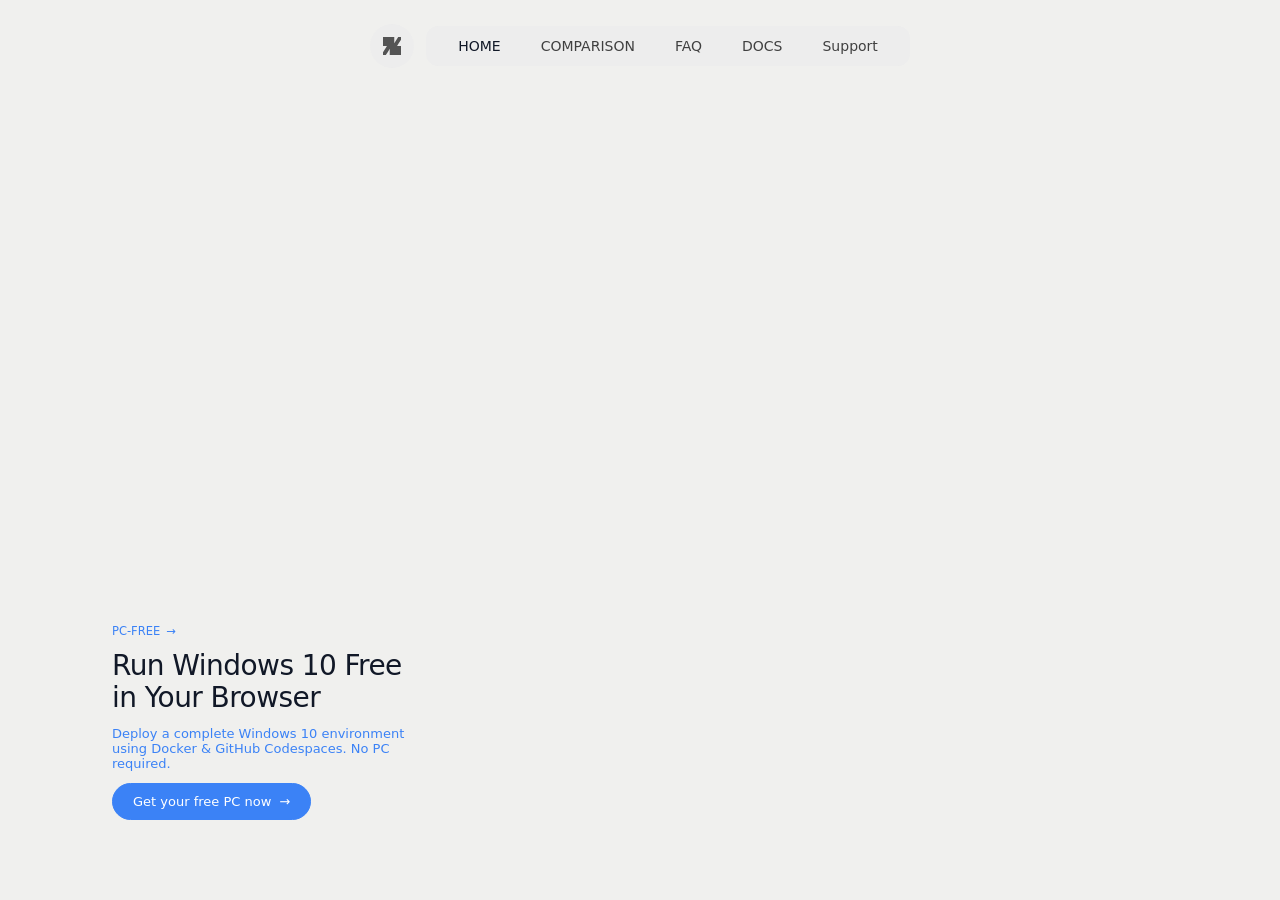
==== commit 3cc4a5f3: "Add files via upload" ====
--- a/index.html
+++ b/index.html
@@ -1,582 +1,64 @@
-<!DOCTYPE html>
-<html lang="es">
-<head>
-    <meta charset="UTF-8">
-    <meta name="viewport" content="width=device-width, initial-scale=1.0">
-    
-    <!-- Preconnect to improve loading performance for external resources -->
-    <link rel="preconnect" href="https://fonts.googleapis.com">
-    <link rel="preconnect" href="https://fonts.gstatic.com" crossorigin>
-    <link rel="preconnect" href="https://cdnjs.cloudflare.com">
-    <!-- SEO Meta Tags -->
-    <title>PC-Free - Run Windows 10 Free in Browser | GitHub Codespaces</title>
-    <meta name="description" content="Run Windows 10 completely free in your browser using Docker and GitHub Codespaces. No installation, no powerful PC required. Deploy in 5 minutes.">
-    <meta name="keywords" content="windows 10 online, free windows cloud, run windows in browser, github codespaces windows, docker windows, windows 10 free, cloud windows desktop, virtual windows free">
-    <meta name="author" content="jephersonRD">
-    <meta name="robots" content="index, follow">
-    
-    <!-- GOOGLE SITE VERIFICATION -->
-    <meta name="google-site-verification" content="-m7MHN1alnbMyD9S01WuKM-QLH2wWsImQiJPoIJCjTI" />
-
-    <!-- Open Graph / Facebook -->
-    <meta property="og:type" content="website">
-    <meta property="og:url" content="https://github.com/jephersonRD/pc-free">
-    <meta property="og:title" content="PC-Free - Run Windows 10 Free in Browser">
-    <meta property="og:description" content="Run Windows 10 completely free in your browser using Docker and GitHub Codespaces. No installation required.">
-    <meta property="og:image" content="https://raw.githubusercontent.com/jephersonRD/pc-free/main/images/windows10-desktop.png">
-
-    <!-- Twitter -->
-    <meta property="twitter:card" content="summary_large_image">
-    <meta property="twitter:url" content="https://github.com/jephersonRD/pc-free">
-    <meta property="twitter:title" content="PC-Free - Run Windows 10 Free in Browser">
-    <meta property="twitter:description" content="Run Windows 10 completely free in your browser using Docker and GitHub Codespaces.">
-    <meta property="twitter:image" content="https://raw.githubusercontent.com/jephersonRD/pc-free/main/images/windows10-desktop.png">
-
-    <!-- Canonical URL -->
-    <link rel="canonical" href="https://github.com/jephersonRD/pc-free">
-    
-    <!-- Favicon -->
-    <link rel="icon" href="data:image/svg+xml,<svg xmlns='http://www.w3.org/2000/svg' viewBox='0 0 100 100'><text y='.9em' font-size='90'>☁️</text></svg>">
-
-    <!-- Bootstrap Icons -->
-    <!-- Replaced @import in CSS with link for better performance -->
-    <link href="https://fonts.googleapis.com/css2?family=Ubuntu:ital,wght@0,300;0,400;0,500;0,700;1,300;1,400;1,500;1,700&display=swap" rel="stylesheet">
-    <link rel="stylesheet" href="https://cdnjs.cloudflare.com/ajax/libs/bootstrap-icons/1.11.3/font/bootstrap-icons.min.css">
-    
-    <!-- Custom CSS -->
-    <link rel="stylesheet" href="style.css">
-</head>
-<body>
-    <!-- Schema.org Structured Data for SEO -->
-    <script type="application/ld+json">
-    {
-        "@context": "https://schema.org",
-        "@type": "SoftwareApplication",
-        "name": "PC-Free",
-        "description": "Run Windows 10 completely free in your browser using Docker and GitHub Codespaces",
-        "applicationCategory": "DeveloperApplication",
-        "operatingSystem": "Web Browser, Linux, macOS, Windows",
-        "offers": {
-            "@type": "Offer",
-            "price": "0",
-            "priceCurrency": "USD"
-        },
-        "author": {
-            "@type": "Person",
-            "name": "jephersonRD"
-        }
-    }
-    </script>
-
-    <!-- Header -->
-    <header class="main-header">
-        <div class="header-container">
-            <a href="#" class="logo" aria-label="PC-Free Home">
-                <span class="logo-icon">☁️</span>
-                <span class="logo-text">PC-Free</span>
-            </a>
-            
-            <nav class="nav-menu" id="navMenu">
-                <a href="#features" class="nav-link">FEATURES</a>
-                <a href="#comparison" class="nav-link">COMPARISON</a>
-                <a href="#quick-start" class="nav-link">QUICK START</a>
-                <a href="#faq" class="nav-link">FAQ</a>
-                <a href="https://github.com/jephersonRD/pc-free" target="_blank" class="nav-link">GITHUB</a>
-            </nav>
-            
-            <button class="menu-toggle" id="menuToggle" aria-label="Toggle menu">
-                <i class="bi bi-list"></i>
-            </button>
-        </div>
-    </header>
-
-    <!-- Hero Section -->
-    <section class="hero-section" id="hero">
-        <div class="hero-grid">
-            <div class="hero-content">
-                <div class="hero-text reveal-up">
-                    <h1 class="gradient-text">PC-FREE</h1>
-                    <h2 class="gradient-text hero-subtitle">Run Windows 10 Free in Your Browser</h2>
-                </div>
-                
-                <div class="hero-description reveal-up">
-                    <p>Deploy a complete Windows 10 environment using Docker & GitHub Codespaces. No PC required.</p>
-                </div>
-    
-                <div class="badges reveal-up">
-                    <img src="https://img.shields.io/github/stars/jephersonRD/pc-free?style=social" alt="GitHub stars">
-                    <img src="https://img.shields.io/badge/License-MIT-yellow.svg" alt="MIT License">
-                    <img src="https://img.shields.io/badge/docker-%230db7ed.svg?style=flat&logo=docker&logoColor=white" alt="Docker">
-                    <img src="https://img.shields.io/badge/Windows-10-0078D6?style=flat&logo=windows&logoColor=white" alt="Windows 10">
-                </div>
-    
-                <div class="cta-buttons reveal-up">
-                    <a href="https://github.com/jephersonRD/pc-free" target="_blank" rel="noopener noreferrer">
-                        <button class="Button1">
-                            <span>Get Started Free</span>
-                        </button>
-                    </a>
-                    <a href="#quick-start">
-                        <button class="Button1">
-                            <span>View Guide</span>
-                        </button>
-                    </a>
-                </div>
-            </div>
-            <div class="hero-image-container">
-                <div class="browser-frame">
-                    <div class="browser-header">
-                        <div class="dots">
-                            <span></span><span></span><span></span>
-                        </div>
-                        <div class="address-bar">https://pc-free.github.dev</div>
-                    </div>
-                    <!-- Miniatura del video con enlace a YouTube -->
-                    <a href="https://youtu.be/JiFhZXbz2b8" target="_blank" rel="noopener noreferrer" class="hero-video-container">
-                        <img src="https://img.youtube.com/vi/JiFhZXbz2b8/maxresdefault.jpg" alt="Video Thumbnail: Windows 10 on GitHub Codespaces" class="hero-image">
-                        <div class="play-button-overlay">
-                            <i class="bi bi-play-circle-fill"></i>
-                        </div>
-                    </a>
-                </div>
-            </div>
-        </div>
-    </section>
-
-    <!-- Brands Section -->
-    <section class="brands-section">
-        <h2 class="reveal-up section-title-small">Powered by Leading Technologies</h2>
-        <div class="reveal-up carousel-container">
-            <div class="carousel">
-                <div class="carousel-item">
-                    <img src="https://www.docker.com/wp-content/uploads/2022/03/Moby-logo.png" alt="Docker Logo">
-                </div>
-                <div class="carousel-item">
-                    <img src="https://github.githubassets.com/images/modules/logos_page/GitHub-Logo.png" alt="GitHub Logo">
-                </div>
-                <div class="carousel-item">
-                    <svg role="img" aria-label="GitHub Codespaces Logo" viewBox="0 0 609 130" xmlns="http://www.w3.org/2000/svg"><path d="M75.4 23.9h26.5v79.8H75.4V23.9zm41.7 0h28.3l22.8 35.7 23.1-35.7h27.3v79.8h-26.5V59.1l-24.1 37.3h-.6L142.7 59v44.7h-25.6V23.9zm131.4 0c9.1 0 17.2 1.6 24.2 4.9 7 3.3 12.4 7.9 16.3 13.9 3.9 6 5.8 13 5.8 21 0 8-2 15-5.9 21s-9.4 10.6-16.4 13.9c-7 3.3-15 4.9-24.1 4.9h-15.4v23.2h-26.5V23.9h41.9zm-1.6 57.1c6.5 0 11.6-1.6 15.3-4.9 3.7-3.2 5.5-7.8 5.5-13.6s-1.8-10.3-5.5-13.6c-3.7-3.2-8.8-4.9-15.3-4.9h-13.8V81h13.8zm72.3-34.8c4.1-6.6 9.6-11.8 16.4-15.5 6.8-3.7 14.5-5.6 23.1-5.6v27.7h-7.1c-9.8 0-17.3 2.3-22.5 6.9-5.2 4.6-7.8 12.3-7.8 23.1v23.9h-26.5V26.1h26.5v20.1zm59.5-20.1c8.6 0 16.3 1.9 23.1 5.6 6.8 3.7 12.1 8.9 16 15.5 3.9 6.6 5.8 14.1 5.8 22.5s-1.9 15.9-5.8 22.5c-3.9 6.6-9.2 11.8-16 15.5-6.8 3.7-14.5 5.6-23.1 5.6s-16.3-1.9-23.1-5.6c-6.8-3.7-12.1-8.9-16-15.5-3.9-6.6-5.8-14.1-5.8-22.5s1.9-15.9 5.8-22.5c3.9-6.6 9.2-11.8 16-15.5 6.8-3.7 14.5-5.6 23.1-5.6zm0 22.3c-6.3 0-11.4 2.1-15.2 6.2-3.8 4.1-5.8 9.5-5.8 16.2s2 12.1 5.8 16.2c3.8 4.1 8.9 6.2 15.2 6.2s11.4-2.1 15.2-6.2c3.8-4.1 5.8-9.5 5.8-16.2s-2-12.1-5.8-16.2c-3.8-4.1-8.9-6.2-15.2-6.2zm78.3 30.1c.6 4.8 2.8 8.5 6.4 11.2 3.6 2.7 8.1 4 13.4 4 4.1 0 7.6-.8 10.5-2.5 2.9-1.7 4.9-4 5.9-7h25.4c-2.4 9.2-7.4 16.4-15.1 21.6-7.7 5.2-17 7.8-28.1 7.8-8.6 0-16.3-1.8-23-5.4-6.7-3.6-12-8.7-15.7-15.2-3.8-6.5-5.7-14-5.7-22.4 0-8.5 1.9-16 5.6-22.5 3.8-6.5 9-11.6 15.7-15.3 6.7-3.7 14.4-5.5 23.1-5.5 8.5 0 16 1.8 22.5 5.3 6.5 3.5 11.6 8.5 15.3 14.8 3.7 6.4 5.5 13.7 5.5 22 0 2.3-.1 4.5-.4 6.6h-61.3zm35.6-16.7c-.5-4.6-2.6-8.3-6.2-11-3.6-2.7-8-4.1-13.2-4.1-5 0-9.2 1.3-12.7 4-3.5 2.7-5.7 6.4-6.5 11.1h38.6zM607 48.4c3.9-6.6 9.2-11.8 16-15.5 6.8-3.7 14.5-5.6 23.1-5.6s16.3 1.9 23.1 5.6c6.8 3.7 12.1 8.9 16 15.5 3.9 6.6 5.8 14.1 5.8 22.5s-1.9 15.9-5.8 22.5c-3.9 6.6-9.2 11.8-16 15.5-6.8 3.7-14.5 5.6-23.1 5.6s-16.3-1.9-23.1-5.6c-6.8-3.7-12.1-8.9-16-15.5-3.9-6.6-5.8-14.1-5.8-22.5s1.9-15.9 5.8-22.5zm29.8 37.5c3.8 4.1 8.9 6.2 15.2 6.2s11.4-2.1 15.2-6.2c3.8-4.1 5.8-9.5 5.8-16.2s-2-12.1-5.8-16.2c-3.8-4.1-8.9-6.2-15.2-6.2s-11.4 2.1-15.2 6.2c-3.8 4.1-5.8 9.5-5.8 16.2s2 12.1 5.8 16.2z" fill="currentColor"/><path d="m29.9 68.4 19-32.9L29.7 51 10.5 18.6 0 0l29.7 51.4v.1L39 68.4l19.2 33.2L77.4 68.4 58.2 35.5l-.2-.4L29.9 0 10.5 35.5l.1.1L0 51.5l29.9 51.4L39 85.7z" fill="#00adef"/></svg>
-                <div class="carousel-item">
-                    <svg role="img" aria-label="GitHub Codespaces Logo" viewBox="0 0 609 130" xmlns="http://www.w3.org/2000/svg"><path d="M75.4 23.9h26.5v79.8H75.4V23.9zm41.7 0h28.3l22.8 35.7 23.1-35.7h27.3v79.8h-26.5V59.1l-24.1 37.3h-.6L142.7 59v44.7h-25.6V23.9zm131.4 0c9.1 0 17.2 1.6 24.2 4.9 7 3.3 12.4 7.9 16.3 13.9 3.9 6 5.8 13 5.8 21 0 8-2 15-5.9 21s-9.4 10.6-16.4 13.9c-7 3.3-15 4.9-24.1 4.9h-15.4v23.2h-26.5V23.9h41.9zm-1.6 57.1c6.5 0 11.6-1.6 15.3-4.9 3.7-3.2 5.5-7.8 5.5-13.6s-1.8-10.3-5.5-13.6c-3.7-3.2-8.8-4.9-15.3-4.9h-13.8V81h13.8zm72.3-34.8c4.1-6.6 9.6-11.8 16.4-15.5 6.8-3.7 14.5-5.6 23.1-5.6v27.7h-7.1c-9.8 0-17.3 2.3-22.5 6.9-5.2 4.6-7.8 12.3-7.8 23.1v23.9h-26.5V26.1h26.5v20.1zm59.5-20.1c8.6 0 16.3 1.9 23.1 5.6 6.8 3.7 12.1 8.9 16 15.5 3.9 6.6 5.8 14.1 5.8 22.5s-1.9 15.9-5.8 22.5c-3.9 6.6-9.2 11.8-16 15.5-6.8 3.7-14.5 5.6-23.1 5.6s-16.3-1.9-23.1-5.6c-6.8-3.7-12.1-8.9-16-15.5-3.9-6.6-5.8-14.1-5.8-22.5s1.9-15.9 5.8-22.5c3.9-6.6 9.2-11.8 16-15.5 6.8-3.7 14.5-5.6 23.1-5.6zm0 22.3c-6.3 0-11.4 2.1-15.2 6.2-3.8 4.1-5.8 9.5-5.8 16.2s2 12.1 5.8 16.2c3.8 4.1 8.9 6.2 15.2 6.2s11.4-2.1 15.2-6.2c3.8-4.1 5.8-9.5 5.8-16.2s-2-12.1-5.8-16.2c-3.8-4.1-8.9-6.2-15.2-6.2zm78.3 30.1c.6 4.8 2.8 8.5 6.4 11.2 3.6 2.7 8.1 4 13.4 4 4.1 0 7.6-.8 10.5-2.5 2.9-1.7 4.9-4 5.9-7h25.4c-2.4 9.2-7.4 16.4-15.1 21.6-7.7 5.2-17 7.8-28.1 7.8-8.6 0-16.3-1.8-23-5.4-6.7-3.6-12-8.7-15.7-15.2-3.8-6.5-5.7-14-5.7-22.4 0-8.5 1.9-16 5.6-22.5 3.8-6.5 9-11.6 15.7-15.3 6.7-3.7 14.4-5.5 23.1-5.5 8.5 0 16 1.8 22.5 5.3 6.5 3.5 11.6 8.5 15.3 14.8 3.7 6.4 5.5 13.7 5.5 22 0 2.3-.1 4.5-.4 6.6h-61.3zm35.6-16.7c-.5-4.6-2.6-8.3-6.2-11-3.6-2.7-8-4.1-13.2-4.1-5 0-9.2 1.3-12.7 4-3.5 2.7-5.7 6.4-6.5 11.1h38.6zM607 48.4c3.9-6.6 9.2-11.8 16-15.5 6.8-3.7 14.5-5.6 23.1-5.6s16.3 1.9 23.1 5.6c6.8 3.7 12.1 8.9 16 15.5 3.9 6.6 5.8 14.1 5.8 22.5s-1.9 15.9-5.8 22.5c-3.9 6.6-9.2 11.8-16 15.5-6.8 3.7-14.5 5.6-23.1 5.6s-16.3-1.9-23.1-5.6c-6.8-3.7-12.1-8.9-16-15.5-3.9-6.6-5.8-14.1-5.8-22.5s1.9-15.9 5.8-22.5zm29.8 37.5c3.8 4.1 8.9 6.2 15.2 6.2s11.4-2.1 15.2-6.2c3.8-4.1 5.8-9.5 5.8-16.2s-2-12.1-5.8-16.2c-3.8-4.1-8.9-6.2-15.2-6.2s-11.4 2.1-15.2 6.2c-3.8 4.1-5.8 9.5-5.8 16.2s2 12.1 5.8 16.2z" fill="currentColor"/><path d="m29.9 68.4 19-32.9L29.7 51 10.5 18.6 0 0l29.7 51.4v.1L39 68.4l19.2 33.2L77.4 68.4 58.2 35.5l-.2-.4L29.9 0 10.5 35.5l.1.1L0 51.5l29.9 51.4L39 85.7z" fill="#00adef"/></svg>
-                </div>
-                <!-- Duplicado para efecto loop -->
-                <div class="carousel-item">
-                    <img src="https://www.docker.com/wp-content/uploads/2022/03/Moby-logo.png" alt="Docker Logo">
-                </div>
-                <div class="carousel-item">
-                    <img src="https://github.githubassets.com/images/modules/logos_page/GitHub-Logo.png" alt="GitHub Logo">
-                </div>
-                <div class="carousel-item">
-                    <svg role="img" aria-label="GitHub Codespaces Logo" viewBox="0 0 609 130" xmlns="http://www.w3.org/2000/svg"><path d="M75.4 23.9h26.5v79.8H75.4V23.9zm41.7 0h28.3l22.8 35.7 23.1-35.7h27.3v79.8h-26.5V59.1l-24.1 37.3h-.6L142.7 59v44.7h-25.6V23.9zm131.4 0c9.1 0 17.2 1.6 24.2 4.9 7 3.3 12.4 7.9 16.3 13.9 3.9 6 5.8 13 5.8 21 0 8-2 15-5.9 21s-9.4 10.6-16.4 13.9c-7 3.3-15 4.9-24.1 4.9h-15.4v23.2h-26.5V23.9h41.9zm-1.6 57.1c6.5 0 11.6-1.6 15.3-4.9 3.7-3.2 5.5-7.8 5.5-13.6s-1.8-10.3-5.5-13.6c-3.7-3.2-8.8-4.9-15.3-4.9h-13.8V81h13.8zm72.3-34.8c4.1-6.6 9.6-11.8 16.4-15.5 6.8-3.7 14.5-5.6 23.1-5.6v27.7h-7.1c-9.8 0-17.3 2.3-22.5 6.9-5.2 4.6-7.8 12.3-7.8 23.1v23.9h-26.5V26.1h26.5v20.1zm59.5-20.1c8.6 0 16.3 1.9 23.1 5.6 6.8 3.7 12.1 8.9 16 15.5 3.9 6.6 5.8 14.1 5.8 22.5s-1.9 15.9-5.8 22.5c-3.9 6.6-9.2 11.8-16 15.5-6.8 3.7-14.5 5.6-23.1 5.6s-16.3-1.9-23.1-5.6c-6.8-3.7-12.1-8.9-16-15.5-3.9-6.6-5.8-14.1-5.8-22.5s1.9-15.9 5.8-22.5c3.9-6.6 9.2-11.8 16-15.5 6.8-3.7 14.5-5.6 23.1-5.6zm0 22.3c-6.3 0-11.4 2.1-15.2 6.2-3.8 4.1-5.8 9.5-5.8 16.2s2 12.1 5.8 16.2c3.8 4.1 8.9 6.2 15.2 6.2s11.4-2.1 15.2-6.2c3.8-4.1 5.8-9.5 5.8-16.2s-2-12.1-5.8-16.2c-3.8-4.1-8.9-6.2-15.2-6.2zm78.3 30.1c.6 4.8 2.8 8.5 6.4 11.2 3.6 2.7 8.1 4 13.4 4 4.1 0 7.6-.8 10.5-2.5 2.9-1.7 4.9-4 5.9-7h25.4c-2.4 9.2-7.4 16.4-15.1 21.6-7.7 5.2-17 7.8-28.1 7.8-8.6 0-16.3-1.8-23-5.4-6.7-3.6-12-8.7-15.7-15.2-3.8-6.5-5.7-14-5.7-22.4 0-8.5 1.9-16 5.6-22.5 3.8-6.5 9-11.6 15.7-15.3 6.7-3.7 14.4-5.5 23.1-5.5 8.5 0 16 1.8 22.5 5.3 6.5 3.5 11.6 8.5 15.3 14.8 3.7 6.4 5.5 13.7 5.5 22 0 2.3-.1 4.5-.4 6.6h-61.3zm35.6-16.7c-.5-4.6-2.6-8.3-6.2-11-3.6-2.7-8-4.1-13.2-4.1-5 0-9.2 1.3-12.7 4-3.5 2.7-5.7 6.4-6.5 11.1h38.6zM607 48.4c3.9-6.6 9.2-11.8 16-15.5 6.8-3.7 14.5-5.6 23.1-5.6s16.3 1.9 23.1 5.6c6.8 3.7 12.1 8.9 16 15.5 3.9 6.6 5.8 14.1 5.8 22.5s-1.9 15.9-5.8 22.5c-3.9 6.6-9.2 11.8-16 15.5-6.8 3.7-14.5 5.6-23.1 5.6s-16.3-1.9-23.1-5.6c-6.8-3.7-12.1-8.9-16-15.5-3.9-6.6-5.8-14.1-5.8-22.5s1.9-15.9 5.8-22.5zm29.8 37.5c3.8 4.1 8.9 6.2 15.2 6.2s11.4-2.1 15.2-6.2c3.8-4.1 5.8-9.5 5.8-16.2s-2-12.1-5.8-16.2c-3.8-4.1-8.9-6.2-15.2-6.2s-11.4 2.1-15.2 6.2c-3.8 4.1-5.8 9.5-5.8 16.2s2 12.1 5.8 16.2z" fill="currentColor"/><path d="m29.9 68.4 19-32.9L29.7 51 10.5 18.6 0 0l29.7 51.4v.1L39 68.4l19.2 33.2L77.4 68.4 58.2 35.5l-.2-.4L29.9 0 10.5 35.5l.1.1L0 51.5l29.9 51.4L39 85.7z" fill="#00adef"/></svg>
-                </div>
-            </div>
-        </div>
-    </section>
-
-    <!-- Features Section -->
-    <section id="features" class="features-section">
-        <div class="container">
-            <h2 class="reveal-up section-title">Why Choose PC-Free?</h2>
-            
-            <div class="features-grid">
-                <article class="reveal-up feature-card">
-                    <div class="feature-card-inner">
-                        <div class="feature-icon"><i class="bi bi-gift-fill"></i></div>
-                        <div class="feature-content">
-                            <h3>100% Free</h3>
-                            <p>No hidden costs or subscriptions. Completely open source and free to use with GitHub's free tier.</p>
-                        </div>
-                    </div>
-                </article>
-
-                <article class="reveal-up feature-card">
-                    <div class="feature-card-inner">
-                        <div class="feature-icon"><i class="bi bi-cloud-fill"></i></div>
-                        <div class="feature-content">
-                            <h3>Cloud-Based</h3>
-                            <p>Run Windows without owning a powerful PC. Access from any device with a web browser.</p>
-                        </div>
-                    </div>
-                </article>
-
-                <article class="reveal-up feature-card">
-                    <div class="feature-card-inner">
-                        <div class="feature-icon"><i class="bi bi-lightning-charge-fill"></i></div>
-                        <div class="feature-content">
-                            <h3>5-Minute Setup</h3>
-                            <p>Deploy Windows 10 in minutes with our one-click GitHub Codespaces integration.</p>
-                        </div>
-                    </div>
-                </article>
-
-                <article class="reveal-up feature-card">
-                    <div class="feature-card-inner">
-                        <div class="feature-icon"><i class="bi bi-box-seam-fill"></i></div>
-                        <div class="feature-content">
-                            <h3>Docker Powered</h3>
-                            <p>Isolated, portable, and secure environment powered by Docker containers.</p>
-                        </div>
-                    </div>
-                </article>
-
-                <article class="reveal-up feature-card">
-                    <div class="feature-card-inner">
-                        <div class="feature-icon"><i class="bi bi-globe-americas"></i></div>
-                        <div class="feature-content">
-                            <h3>Browser Access</h3>
-                            <p>No VPN or complex setup. Access Windows directly through your web browser.</p>
-                        </div>
-                    </div>
-                </article>
-
-                <article class="reveal-up feature-card">
-                    <div class="feature-card-inner">
-                        <div class="feature-icon"><i class="bi bi-hdd-stack-fill"></i></div>
-                        <div class="feature-content">
-                            <h3>Persistent Storage</h3>
-                            <p>Your data, files, and installed apps persist between sessions.</p>
-                        </div>
-                    </div>
-                </article>
-            </div>
-        </div>
-    </section>
-
-    <!-- Gallery Section -->
-    <section id="gallery" class="gallery-section">
-        <div class="container">
-            <h2 class="reveal-up section-title">PC-Free in Action</h2>
-            <div class="gallery-grid">
-                <div class="reveal-up gallery-item"> 
-                    <img src="https://raw.githubusercontent.com/jephersonRD/pc-free/main/images/1.jpg" alt="Windows 10 running applications" loading="lazy">
-                    <div class="gallery-caption">
-                        <h3>Full Desktop Experience</h3>
-                        <p>Run your favorite Windows applications seamlessly.</p>
-                    </div>
-                </div>
-                <div class="reveal-up gallery-item">
-                    <img src="https://raw.githubusercontent.com/jephersonRD/pc-free/main/images/windows11-about.png" alt="Windows About Dialog" loading="lazy">
-                    <div class="gallery-caption">
-                        <h3>System Information</h3>
-                        <p>Access and manage system settings just like on a local PC.</p>
-                    </div>
-                </div>
-                <div class="reveal-up gallery-item">
-                    <img src="https://i.pinimg.com/originals/8f/41/cc/8f41cc4bf3fd54fba59db539954a3966.jpg" alt="VS Code inside Windows environment" loading="lazy">
-                    <div class="gallery-caption">
-                        <h3>Development Ready</h3>
-                        <p>Install development tools like VS Code and start coding.</p>
-                    </div>
-                </div>
-            </div>
-        </div>
-    </section>
-
-    <!-- Comparison Section -->
-    <section id="comparison" class="comparison-section">
-        <div class="container">
-            <h2 class="reveal-up section-title">How Does PC-Free Compare?</h2>
-            
-            <div class="reveal-up table-wrapper">
-                <table class="comparison-table">
-                    <thead>
-                        <tr>
-                            <th>Feature</th>
-                            <th>PC-Free</th>
-                            <th>Azure Virtual Desktop</th>
-                            <th>AWS WorkSpaces</th>
-                            <th>Local VM</th>
-                        </tr>
-                    </thead>
-                    <tbody>
-                        <tr>
-                            <td><strong>Monthly Cost</strong></td>
-                            <td>✅ $0 (Free)</td>
-                            <td>❌ $31-100+</td>
-                            <td>❌ $25-75+</td>
-                            <td>✅ $0 (Free)</td>
-                        </tr>
-                        <tr>
-                            <td><strong>Setup Time</strong></td>
-                            <td>⚡ 5 minutes</td>
-                            <td>⏱️ 30+ minutes</td>
-                            <td>⏱️ 30+ minutes</td>
-                            <td>⏱️ 15-30 minutes</td>
-                        </tr>
-                        <tr>
-                            <td><strong>Hardware Required</strong></td>
-                            <td>✅ None</td>
-                            <td>✅ None</td>
-                            <td>✅ None</td>
-                            <td>❌ Powerful PC needed</td>
-                        </tr>
-                        <tr>
-                            <td><strong>Browser Access</strong></td>
-                            <td>✅ Yes</td>
-                            <td>✅ Yes</td>
-                            <td>✅ Yes</td>
-                            <td>⚠️ Limited</td>
-                        </tr>
-                        <tr>
-                            <td><strong>Open Source</strong></td>
-                            <td>✅ Yes</td>
-                            <td>❌ No</td>
-                            <td>❌ No</td>
-                            <td>⚠️ Partial</td>
-                        </tr>
-                    </tbody>
-                </table>
-            </div>
-        </div>
-    </section>
-
-    <!-- Quick Start Section -->
-    <section id="quick-start" class="quick-start-section">
-        <div class="container">
-            <h2 class="reveal-up section-title">Guía Rápida - Get Started in Minutes</h2>
-            
-            <div class="steps-container">
-                <article class="reveal-up step-card">
-                    <span class="step-number">1</span>
-                    <i class="bi bi-hdd-stack step-icon"></i>
-                    <div class="step-content">
-                        <h3>Verifica el almacenamiento disponible</h3>
-                        <pre><code>df -h</code></pre>
-                        <p>Escoge la partición con más espacio libre.</p>
-                    </div>
-                </article>
-
-                <article class="reveal-up step-card">
-                    <span class="step-number">2</span>
-                    <i class="bi bi-folder-plus step-icon"></i>
-                    <div class="step-content">
-                        <h3>Crea la carpeta de datos para Docker</h3>
-                        <pre><code>sudo mkdir -p /tmp/docker-data</code></pre>
-                    </div>
-                </article>
-
-                <article class="reveal-up step-card">
-                    <span class="step-number">3</span>
-                    <i class="bi bi-file-earmark-code step-icon"></i>
-                    <div class="step-content">
-                        <h3>Configura Docker</h3>
-                        <p>Edita el archivo:</p>
-                        <pre><code>sudo nano /etc/docker/daemon.json</code></pre>
-                        <p>Agrega:</p>
-                        <pre><code>{
-  "data-root": "/tmp/docker-data"
-}</code></pre>
-                    </div>
-                </article>
-
-                <article class="reveal-up step-card">
-                    <span class="step-number">4</span>
-                    <i class="bi bi-arrow-repeat step-icon"></i>
-                    <div class="step-content">
-                        <h3>Reinicia tu Codespace</h3>
-                        <p>Para aplicar los cambios de configuración.</p>
-                    </div>
-                </article>
-
-                <article class="reveal-up step-card">
-                    <span class="step-number">5</span>
-                    <i class="bi bi-patch-check step-icon"></i>
-                    <div class="step-content">
-                        <h3>Verifica Docker</h3>
-                        <pre><code>docker info</code></pre>
-                        <p>Asegúrate de que <code>Docker Root Dir</code> sea <code>/tmp/docker-data</code>.</p>
-                    </div>
-                </article>
-
-                <article class="reveal-up step-card">
-                    <span class="step-number">6</span>
-                    <i class="bi bi-shield-lock step-icon"></i>
-                    <div class="step-content">
-                        <h3>Configura las variables de entorno</h3>
-                        <p>Crea el archivo <code>.env</code>:</p>
-                        <pre><code>WINDOWS_USERNAME=YourUsername
-WINDOWS_PASSWORD=YourPassword
-GITHUB_USER=YourGitHubUsername</code></pre>
-                        <p>🛑 Agrega a <code>.gitignore</code>:</p>
-                        <pre><code>echo ".env" >> .gitignore</code></pre>
-                    </div>
-                </article>
-
-                <article class="reveal-up step-card">
-                    <span class="step-number">7</span>
-                    <i class="bi bi-filetype-yml step-icon"></i>
-                    <div class="step-content">
-                        <h3>Archivo windows10.yml</h3>
-                        <pre><code># Antes de ejecutar docker-compose up, ejecuta:
-# bash check_github_follow.sh || exit 1
-# Si no sigues a https://github.com/jephersonRD, el entorno no se iniciará.
-services:
-  windows:&#x000A;    image: dockurr/windows&#x000A;    container_name: windows&#x000A;    environment:&#x000A;      VERSION: "10"&#x000A;      USERNAME: ${WINDOWS_USERNAME}&#x000A;      PASSWORD: ${WINDOWS_PASSWORD}&#x000A;      RAM_SIZE: "10G"&#x000A;      CPU_CORES: "4"&#x000A;    cap_add:&#x000A;      - NET_ADMIN&#x000A;    ports:&#x000A;      - "8006:8006"&#x000A;      - "3389:3389/tcp"&#x000A;    volumes:&#x000A;      - /tmp/docker-data:/mnt/disco1&#x000A;      - windows-data:/mnt/windows-data&#x000A;    devices:&#x000A;      - "/dev/kvm:/dev/kvm"&#x000A;      - "/dev/net/tun:/dev/net/tun"&#x000A;    stop_grace_period: 2m&#x000A;    restart: always
-
-volumes:
-  windows-data:</code></pre>
-                    </div>
-                </article>
-
-                <article class="reveal-up step-card">
-                    <span class="step-number">8</span>
-                    <i class="bi bi-play-circle step-icon"></i>
-                    <div class="step-content">
-                        <h3>Inicia el contenedor</h3>
-                        <p>Para iniciar por primera vez:</p>
-                        <pre><code>docker-compose -f windows10.yml up</code></pre>
-                        <p>Para apagar la PC:</p>
-                        <pre><code>docker stop windows</code></pre>
-                    </div>
-                </article>
-
-            </div>
-
-            <div class="reveal-up cta-center">
-                <a href="https://github.com/jephersonRD/pc-free" target="_blank" rel="noopener noreferrer">
-                    <button class="Button1 glow-down">
-                        <span>View Full Documentation</span>
-                    </button>
-                </a>
-            </div>
-        </div>
-    </section>
-
-    <!-- FAQ Section -->
-    <section id="faq" class="faq-section">
-        <div class="container">
-            <h2 class="reveal-up section-title">Frequently Asked Questions</h2>
-            
-            <div class="faq-container">
-                <div class="reveal-up faq-item">
-                    <button class="faq-question">
-                        <span>How long does Windows take to boot?</span>
-                        <i class="bi bi-plus-circle"></i>
-                    </button>
-                    <div class="faq-answer">
-                        <p><strong>Initial boot:</strong> 5-10 minutes (downloading Windows image)<br>
-                        <strong>Subsequent boots:</strong> 2-3 minutes</p>
-                    </div>
-                </div>
-
-                <div class="reveal-up faq-item">
-                    <button class="faq-question">
-                        <span>Can I install additional software?</span>
-                        <i class="bi bi-plus-circle"></i>
-                    </button>
-                    <div class="faq-answer">
-                        <p>Yes! You have full administrator access. Installed software persists in Docker volumes between restarts.</p>
-                    </div>
-                </div>
-
-                <div class="reveal-up faq-item">
-                    <button class="faq-question">
-                        <span>Does this work on GitHub free tier?</span>
-                        <i class="bi bi-plus-circle"></i>
-                    </button>
-                    <div class="faq-answer">
-                        <p>Yes! GitHub free tier includes 60 hours/month of Codespaces, which is sufficient for regular testing and development work.</p>
-                    </div>
-                </div>
-
-                <div class="reveal-up faq-item">
-                    <button class="faq-question">
-                        <span>Is this legal to use?</span>
-                        <i class="bi bi-plus-circle"></i>
-                    </button>
-                    <div class="faq-answer">
-                        <p>Yes, provided you have a valid Windows license. This uses official Windows installation methods. Check Microsoft's licensing terms for your use case.</p>
-                    </div>
-                </div>
-
-                <div class="reveal-up faq-item">
-                    <button class="faq-question">
-                        <span>Can I use this for gaming?</span>
-                        <i class="bi bi-plus-circle"></i>
-                    </button>
-                    <div class="faq-answer">
-                        <p>Limited. Codespaces don't have GPU acceleration. Light, older games may work, but modern 3D games won't run well.</p>
-                    </div>
-                </div>
-
-                <div class="reveal-up faq-item">
-                    <button class="faq-question">
-                        <span>What internet speed do I need?</span>
-                        <i class="bi bi-plus-circle"></i>
-                    </button>
-                    <div class="faq-answer">
-                        <p>Minimum 2 Mbps for basic usage. 5+ Mbps recommended for smooth experience. Initial setup requires downloading ~4GB Windows image.</p>
-                    </div>
-                </div>
-            </div>
-        </div>
-    </section>
-
-    <!-- CTA Section -->
-    <section class="cta-section reveal-up" id="cta-section">
-        <div class="cta-content">
-            <div class="container">
-                <h2>Ready to Get Started?</h2>
-                <p>Deploy Windows 10 in your browser for free in just 5 minutes</p>
-                <a href="https://github.com/jephersonRD/pc-free" target="_blank" rel="noopener noreferrer">
-                    <button class="Button1">
-                        <span>Start Now on GitHub</span>
-                    </button>
-                </a>
-            </div>
-        </div>
-    </section>
-
-    <!-- Footer -->
-    <footer class="main-footer">
-        <div class="container">
-            <div class="footer-content">
-                <div class="footer-brand">
-                    <a href="#" class="logo" aria-label="PC-Free Home">
-                        <span class="logo-icon">☁️</span>
-                        <span class="logo-text">PC-Free</span>
-                    </a>
-                    <p class="footer-description">Run a full Windows 10 environment in your browser, completely free. Powered by Docker and GitHub Codespaces.</p>
-                </div>
-
-                <div class="footer-links-group">
-                    <h4>Quick Links</h4>
-                    <div class="footer-links">
-                        <a href="#features">Features</a>
-                        <a href="#comparison">Comparison</a>
-                        <a href="#quick-start">Quick Start</a>
-                        <a href="#faq">FAQ</a>
-                    </div>
-                </div>
-
-                <div class="footer-links-group">
-                    <h4>Community</h4>
-                    <div class="footer-links">
-                        <a href="https://github.com/jephersonRD/pc-free" target="_blank" rel="noopener noreferrer">GitHub Repo</a>
-                        <a href="https://github.com/jephersonRD/pc-free/issues" target="_blank" rel="noopener noreferrer">Report a Bug</a>
-                        <a href="https://github.com/jephersonRD/pc-free/discussions" target="_blank" rel="noopener noreferrer">Discussions</a>
-                    </div>
-                    <div class="footer-social">
-                        <a href="https://github.com/jephersonRD/pc-free" target="_blank" aria-label="GitHub" rel="noopener noreferrer">
-                            <i class="bi bi-github"></i>
-                        </a>
-                        <a href="https://github.com/jephersonRD" target="_blank" aria-label="Author's Profile" rel="noopener noreferrer">
-                            <i class="bi bi-person-circle"></i>
-                        </a>
-                    </div>
-                </div>
-            </div>
-            
-            <div class="footer-bottom">
-                <p>&copy; 2024 PC-Free. MIT License. Made with ❤️ for developers.</p>
-                <p class="footer-credits">Special thanks to <a href="https://github.com/dockurr/windows" target="_blank" rel="noopener noreferrer">dockurr/windows</a></p>
-            </div>
-        </div>
-    </footer>
-
-    <!-- Scripts -->
-    <script src="https://cdnjs.cloudflare.com/ajax/libs/gsap/3.12.0/gsap.min.js" defer></script>
-    <script src="https://cdnjs.cloudflare.com/ajax/libs/gsap/3.12.0/ScrollTrigger.min.js" defer></script>
-    <script src="index.js" defer></script>
-</body>
-</html>
+<!doctype html>
+<html lang="es">
+  <head>
+    <meta charset="UTF-8" />
+    <link rel="icon" href="favicon.svg" />
+    <meta name="viewport" content="width=device-width, initial-scale=1.0" />
+    <title>BlackVerse</title>
+    <link rel="stylesheet" href="style.css" />
+  </head>
+  <body>
+    <div class="hero-wrapper">
+      <video
+        autoplay
+        muted
+        loop
+        playsinline
+        class="hero-video"
+      >
+        <source src="Assets/mano.mp4" type="video/mp4" />
+      </video>
+
+      <div class="hero-content">
+        <nav class="hero-nav">
+          <div class="logo-container">
+            <svg width="18" height="18" viewBox="0 0 256 256" fill="none" xmlns="http://www.w3.org/2000/svg">
+              <path fill="rgb(84, 84, 84)" d="M 160 88 L 194 34 L 216 0 L 256 0 L 256 40 L 221.5 93.5 L 200 128 L 256 128 L 256 256 L 96 256 L 96 168 L 64.246 220 L 40 256 L 0 256 L 0 216 L 34 162 L 56 128 L 0 128 L 0 0 L 160 0 Z" />
+            </svg>
+          </div>
+          <div class="nav-links-pill">
+            <a href="index.html" class="nav-link active">HOME</a>
+            <a href="Compare.html" class="nav-link">COMPARISON</a>
+            <a href="faq.html" class="nav-link">FAQ</a>
+            <a href="docs.html" class="nav-link">DOCS</a>
+            <a href="https://github.com/jephersonRD/pc-free" class="nav-link" target="_blank">Support</a>
+          </div>
+        </nav>
+
+        <div class="hero-text">
+          <div class="hero-text-inner">
+            <a href="quickstart.html" class="badge-link">
+              PC-FREE
+              <span class="arrow">→</span>
+            </a>
+
+            <h1 class="hero-headline">
+              Run Windows 10 Free in Your Browser
+            </h1>
+
+            <p class="hero-subtext">
+              Deploy a complete Windows 10 environment using Docker & GitHub Codespaces. No PC required.
+            </p>
+
+            <a href="quickstart.html" class="cta-button">
+              Get your free PC now
+              <span class="arrow">→</span>
+            </a>
+          </div>
+        </div>
+      </div>
+    </div>
+
+    <script src="script.js"></script>
+  </body>
+</html>
--- a/style.css
+++ b/style.css
@@ -1,1014 +1,212 @@
-/* ============================================ 
-   VARIABLES & RESET
-   ============================================ */
-:root {
-    --bg-color: #121212;
-    --card-bg: #1e1e1e;
-    --primary: #7e22ce;
-    --secondary: #0db7ed;
-    --text-light: #ffffff;
-    --text-gray: #a0a0a0;
-    --border-color: rgba(126, 34, 206, 0.3);
-}
-
-* {
-    margin: 0;
-    padding: 0;
-    box-sizing: border-box;
-}
-
-html {
-    scroll-behavior: smooth;
-}
-
-body {
-    font-family: 'Ubuntu', -apple-system, BlinkMacSystemFont, 'Segoe UI', Roboto, sans-serif;
-    line-height: 1.6;
-    color: var(--text-light);
-    background: var(--bg-color);
-    min-height: 100vh;
-    overflow-x: hidden;
-}
-
-.container {
-    max-width: 1200px;
-    margin: 0 auto;
-    padding: 0 20px;
-}
-
-/* ============================================
-   HEADER
-   ============================================ */
-.main-header {
-    position: fixed;
-    top: 0;
-    left: 0;
-    width: 100%;
-    height: 60px;
-    background: rgba(18, 18, 18, 0.95);
-    border-bottom: 1px solid var(--border-color);
-    z-index: 1000;
-    transition: transform 0.3s ease-in-out, background-color 0.3s ease;
-    backdrop-filter: blur(10px);
-}
-
-.main-header.hidden {
-    transform: translateY(-100%);
-}
-
-.header-container {
-    max-width: 1400px;
-    margin: 0 auto;
-    padding: 0 5%;
-    height: 100%;
-    display: flex;
-    justify-content: space-between;
-    align-items: center;
-}
-
-.logo {
-    display: flex;
-    align-items: center;
-    gap: 10px;
-    text-decoration: none;
-    color: white;
-    font-size: 1.5rem;
-    font-weight: bold;
-}
-
-.logo-icon {
-    font-size: 2rem;
-}
-
-.logo-text {
-    background: linear-gradient(90deg, #ffffff 18%, #a0a0a0 71%);
-    -webkit-background-clip: text;
-    background-clip: text;
-    -webkit-text-fill-color: transparent;
-}
-
-.nav-menu {
-    display: flex;
-    gap: 30px;
-    align-items: center;
-}
-
-.nav-link {
-    color: var(--text-gray);
-    text-decoration: none;
-    font-weight: 500;
-    font-size: 0.95rem;
-    padding: 5px 10px;
-    border-radius: 5px;
-    transition: all 0.3s;
-}
-
-.nav-link:hover {
-    color: var(--primary);
-    background: rgba(126, 34, 206, 0.1);
-}
-
-.menu-toggle {
-    display: none;
-    background: none;
-    border: none;
-    color: var(--text-light);
-    font-size: 2rem;
-    cursor: pointer;
-    z-index: 1001;
-}
-
-/* ============================================
-   HERO SECTION
-   ============================================ */
-.hero-section {
-    min-height: 100vh;
-    display: flex;
-    align-items: center;
-    justify-content: center;
-    padding: 100px 20px 50px;
-    position: relative;
-    overflow: hidden;
-}
-
-.hero-grid {
-    display: grid;
-    grid-template-columns: 1fr;
-    gap: 40px;
-    align-items: center;
-    max-width: 1200px;
-    margin: 0 auto;
-}
-
-@media (min-width: 992px) {
-    .hero-grid {
-        grid-template-columns: 1fr 1fr;
-    }
-    .hero-content {
-        text-align: left;
-    }
-    .badges, .cta-buttons {
-        justify-content: flex-start;
-    }
-    .hero-description {
-        margin: 30px 0;
-    }
-}
-
-.hero-content {
-    text-align: center;
-}
-
-.hero-text {
-    margin-bottom: 30px;
-}
-
-.hero-image-container {
-    perspective: 1500px;
-}
-
-.browser-frame {
-    background: #2a2a2a;
-    border-radius: 10px;
-    box-shadow: 0 25px 50px -12px rgba(0, 0, 0, 0.4);
-    border: 1px solid rgba(255, 255, 255, 0.1);
-    transform: rotateY(-15deg) rotateX(5deg);
-    transition: transform 0.5s ease;
-}
-
-.browser-frame:hover {
-    transform: rotateY(0) rotateX(0) scale(1.05);
-}
-
-.browser-header {
-    display: flex;
-    align-items: center;
-    padding: 10px;
-    background: #333;
-    border-top-left-radius: 10px;
-    border-top-right-radius: 10px;
-}
-
-.dots span {
-    height: 12px; width: 12px; border-radius: 50%; display: inline-block; margin-right: 6px;
-}
-.dots span:nth-child(1) { background: #ff5f56; }
-.dots span:nth-child(2) { background: #ffbd2e; }
-.dots span:nth-child(3) { background: #27c93f; }
-
-.address-bar {
-    flex-grow: 1;
-    background: #1e1e1e;
-    color: #a0a0a0;
-    padding: 5px 10px;
-    border-radius: 5px;
-    margin-left: 20px;
-    font-size: 0.8rem;
-    font-family: monospace;
-}
-
-.hero-image {
-    width: 100%;
-    height: auto;
-    display: block;
-    border-bottom-left-radius: 10px;
-    border-bottom-right-radius: 10px;
-}
-
-.hero-video-container, .hero-image-container a {
-    position: relative;
-    width: 100%;
-    border-bottom-left-radius: 10px;
-    border-bottom-right-radius: 10px;
-    overflow: hidden;
-    display: block;
-}
-
-.play-button-overlay {
-    position: absolute;
-    top: 0;
-    left: 0;
-    width: 100%;
-    height: 100%;
-    display: flex;
-    justify-content: center;
-    align-items: center;
-    background-color: rgba(0, 0, 0, 0.3);
-    font-size: 5rem;
-    color: rgba(255, 255, 255, 0.8);
-    transition: all 0.3s ease;
-}
-
-.gradient-text {
-    background: linear-gradient(90deg, #ffffff 18%, #a0a0a0 71%);
-    -webkit-background-clip: text;
-    background-clip: text;
-    -webkit-text-fill-color: transparent;
-    font-size: 4rem;
-    font-weight: 700;
-    text-transform: uppercase;
-    line-height: 1.2;
-    margin-bottom: 20px;
-}
-
-.hero-subtitle {
-    font-size: 2.5rem;
-    margin-top: 20px;
-}
-
-.hero-description {
-    max-width: 600px;
-    margin: 30px auto;
-}
-
-.hero-description p {
-    font-size: 1.3rem;
-    color: var(--text-gray);
-}
-
-/* ============================================
-   BADGES
-   ============================================ */
-.badges {
-    display: flex;
-    gap: 10px;
-    justify-content: center;
-    flex-wrap: wrap;
-    margin: 30px 0;
-}
-
-.badges img {
-    height: 20px;
-}
-
-/* ============================================
-   BUTTONS
-   ============================================ */
-.cta-buttons {
-    display: flex;
-    gap: 20px;
-    justify-content: center;
-    flex-wrap: wrap;
-    margin-top: 40px;
-}
-
-.Button1 {
-    --glow-color: rgb(217, 176, 255);
-    --glow-spread-color: rgba(191, 123, 255, 0.781);
-    --enhanced-glow-color: rgb(231, 206, 255);
-    --btn-color: rgb(100, 61, 136);
-    border: 0.25em solid var(--glow-color);
-    padding: 1em 3em;
-    color: var(--glow-color);
-    font-size: 15px;
-    font-weight: bold;
-    background-color: var(--btn-color);
-    border-radius: 1em;
-    outline: none;
-    box-shadow: 0 0 1em 0.25em var(--glow-color),
-                0 0 4em 1em var(--glow-spread-color),
-                inset 0 0 0.75em 0.25em var(--glow-color);
-    text-shadow: 0 0 0.5em var(--glow-color);
-    position: relative;
-    transition: all 0.3s;
-    cursor: pointer;
-}
-
-.Button1::after {
-    pointer-events: none;
-    content: "";
-    position: absolute;
-    bottom: 120%;
-    left: 0;
-    height: 100%;
-    width: 100%;
-    background-color: var(--glow-spread-color);
-    filter: blur(2em);
-    opacity: 0.7;
-    transform: perspective(1.5em) rotateX(-35deg) scale(1, 0.6);
-}
-
-.Button1:hover {
-    color: var(--btn-color);
-    background-color: var(--glow-color);
-    box-shadow: 0 0 1em 0.25em var(--glow-color),
-                0 0 4em 2em var(--glow-spread-color),
-                inset 0 0 0.75em 0.25em var(--glow-color);
-}
-
-.Button1:active {
-    box-shadow: 0 0 0.6em 0.25em var(--glow-color),
-                0 0 2.5em 2em var(--glow-spread-color),
-                inset 0 0 0.5em 0.25em var(--glow-color);
-}
-
-/* Estilo para que el brillo vaya hacia abajo */
-.Button1.glow-down::after {
-    bottom: auto;
-    top: 120%;
-    transform: perspective(1.5em) rotateX(35deg) scale(1, 0.6);
-}
-
-.Button1.glow-down:hover::after {
-    top: 120%;
-    transform: perspective(1.5em) rotateX(35deg) scale(1, 0.6);
-}
-
-
-/* ============================================
-   BRANDS CAROUSEL
-   ============================================ */
-.brands-section {
-    padding: 60px 20px;
-    text-align: center;
-}
-
-.section-title-small {
-    font-size: 1.8rem;
-    color: var(--text-gray);
-    margin-bottom: 30px;
-}
-
-.carousel-container {
-    overflow: hidden;
-    white-space: nowrap;
-    width: 100%;
-    max-width: 900px;
-    margin: 0 auto;
-}
-
-.carousel {
-    display: inline-flex;
-    gap: 50px;
-    animation: scroll 20s linear infinite;
-}
-
-.carousel-item {
-    display: inline-block;
-    height: 40px;
-    min-width: 150px;
-}
-
-.carousel-item img,
-.carousel-item svg {
-    height: 100%;
-    width: auto;
-    object-fit: contain;
-    filter: grayscale(1) brightness(0.7);
-    transition: all 0.3s;
-}
-
-.carousel-item:hover img,
-.carousel-item:hover svg {
-    filter: grayscale(0) brightness(1);
-}
-
-@keyframes scroll {
-    0% {
-        transform: translateX(0);
-    }
-    100% {
-        transform: translateX(-50%);
-    }
-}
-
-/* ============================================
-   SECTIONS
-   ============================================ */
-.features-section,
-.comparison-section,
-.quick-start-section,
-.gallery-section,
-.faq-section {
-    padding: 80px 20px;
-}
-
-.section-title {
-    font-size: 2.5rem;
-    text-align: center;
-    margin-bottom: 60px;
-    color: var(--text-light);
-}
-
-/* ============================================
-   FEATURES GRID
-   ============================================ */
-.features-grid {
-    display: grid;
-    grid-template-columns: repeat(auto-fit, minmax(320px, 1fr));
-    gap: 30px;
-    max-width: 1100px;
-    margin: 0 auto;
-}
-
-.feature-card {
-    --glow-color: var(--primary);
-    position: relative;
-    background: #1a1a1a;
-    border-radius: 12px;
-    padding: 40px 30px;
-    overflow: hidden;
-    transition: transform 0.4s ease, box-shadow 0.4s ease;
-    perspective: 1000px;
-}
-
-.feature-card::before {
-    content: '';
-    position: absolute;
-    top: var(--y, 50%);
-    left: var(--x, 50%);
-    transform: translate(-50%, -50%);
-    width: 400px;
-    height: 400px;
-    background: radial-gradient(circle, var(--glow-color) 0%, transparent 50%);
-    opacity: 0;
-    transition: opacity 0.5s ease;
-}
-
-.feature-card::after {
-    content: '';
-    position: absolute;
-    inset: 1px;
-    background: var(--card-bg);
-    border-radius: inherit;
-}
-
-.feature-icon {
-    font-size: 2.5rem;
-    position: absolute;
-    top: 25px;
-    right: 25px;
-    width: 60px;
-    height: 60px;
-    display: grid;
-    place-items: center;
-    background: rgba(126, 34, 206, 0.15);
-    border-radius: 50%;
-    z-index: 2;
-    box-shadow: 0 0 20px rgba(126, 34, 206, 0.3);
-    color: var(--primary);
-}
-
-.feature-content {
-    position: relative;
-    z-index: 2;
-}
-
-.feature-content h3 {
-    font-size: 1.5rem;
-    color: var(--primary);
-    margin-bottom: 15px;
-}
-
-.feature-content p {
-    color: var(--text-gray);
-    line-height: 1.6;
-}
-
-/* ============================================
-   GALLERY SECTION
-   ============================================ */
-.gallery-grid {
-    display: grid;
-    grid-template-columns: repeat(auto-fit, minmax(320px, 1fr));
-    gap: 30px;
-    max-width: 1100px;
-    margin: 0 auto;
-}
-
-.gallery-item {
-    background: var(--card-bg);
-    border-radius: 12px;
-    overflow: hidden;
-    border: 1px solid var(--border-color);
-    transition: transform 0.3s ease, box-shadow 0.3s ease;
-}
-
-.gallery-item:hover {
-    transform: translateY(-10px);
-    box-shadow: 0 10px 20px rgba(126, 34, 206, 0.2);
-}
-
-.gallery-item img {
-    width: 100%;
-    height: 220px;
-    object-fit: cover;
-    display: block;
-}
-
-.gallery-caption {
-    padding: 20px;
-}
-
-.gallery-caption h3 {
-    font-size: 1.3rem;
-    color: var(--primary);
-    margin-bottom: 10px;
-}
-
-.gallery-caption p {
-    color: var(--text-gray);
-}
-
-/* ============================================
-   COMPARISON TABLE
-   ============================================ */
-.table-wrapper {
-    overflow-x: auto;
-    border-radius: 12px;
-}
-
-.comparison-table {
-    width: 100%;
-    border-collapse: collapse;
-    background: var(--card-bg);
-    box-shadow: 0 4px 6px rgba(0, 0, 0, 0.1);
-    border-radius: 12px;
-    overflow: hidden;
-}
-
-.comparison-table th,
-.comparison-table td {
-    padding: 18px;
-    text-align: left;
-    border-bottom: 1px solid rgba(255, 255, 255, 0.1);
-}
-
-.comparison-table th {
-    background: var(--primary);
-    color: white;
-    font-weight: 600;
-    white-space: nowrap;
-}
-
-.comparison-table tr:hover {
-    background: rgba(126, 34, 206, 0.1);
-}
-
-.comparison-table td {
-    color: var(--text-light);
-}
-
-/* ============================================
-   STEPS
-   ============================================ */
-.steps-container {
-    max-width: 800px;
-    margin: 0 auto;
-}
-
-.step-card {
-    background: var(--card-bg);
-    box-shadow: 0 4px 6px rgba(0, 0, 0, 0.1);
-    padding: 30px;
-    margin-bottom: 20px;
-    border-radius: 12px;
-    border-left: 5px solid var(--primary);
-    display: flex;
-    gap: 20px;
-    align-items: flex-start;
-    transition: transform 0.3s ease, box-shadow 0.3s ease;
-}
-
-.step-card:hover {
-    transform: translateY(-5px);
-    box-shadow: 0 8px 16px rgba(126, 34, 206, 0.2);
-}
-
-.step-card:hover .step-number {
-    transform: rotate(360deg);
-}
-
-.step-number {
-    display: inline-block;
-    min-width: 40px;
-    height: 40px;
-    background: var(--primary);
-    color: white;
-    border-radius: 50%;
-    text-align: center;
-    line-height: 40px;
-    font-weight: bold;
-    flex-shrink: 0;
-    transition: transform 0.6s ease;
-}
-.step-icon {
-    font-size: 2rem;
-    color: var(--primary);
-    line-height: 40px;
-    flex-shrink: 0;
-    margin-left: -10px;
-}
-
-.step-content {
-    flex: 1;
-}
-
-.step-content h3 {
-    color: var(--primary);
-    margin-bottom: 15px;
-    font-size: 1.3rem;
-}
-
-.step-content p {
-    color: var(--text-gray);
-    margin: 10px 0;
-}
-
-.step-content code {
-    background: #2a2a2a;
-    color: #0db7ed;
-    padding: 3px 8px;
-    border-radius: 4px;
-    font-family: 'Courier New', monospace;
-    font-size: 0.9rem;
-}
-
-.step-content pre {
-    background: #2a2a2a;
-    color: #d4d4d4;
-    padding: 20px;
-    border-radius: 8px;
-    overflow-x: auto;
-    margin: 15px 0;
-}
-
-.step-content pre code {
-    background: none;
-    padding: 0;
-    color: #d4d4d4;
-}
-
-.cta-center {
-    text-align: center;
-    margin-top: 50px;
-}
-
-/* ============================================
-   FAQ
-   ============================================ */
-.faq-container {
-    max-width: 900px;
-    margin: 0 auto;
-}
-
-.faq-item {
-    background: var(--card-bg);
-    margin-bottom: 15px;
-    border-radius: 12px;
-    border: 1px solid var(--border-color);
-    transition: all 0.3s ease;
-    overflow: hidden;
-}
-
-.faq-question {
-    width: 100%;
-    background: none;
-    border: none;
-    padding: 25px;
-    display: flex;
-    justify-content: space-between;
-    align-items: center;
-    text-align: left;
-    cursor: pointer;
-    color: var(--primary);
-    font-size: 1.2rem;
-    font-family: inherit;
-    font-weight: 500;
-    transition: background-color 0.3s ease;
-}
-
-.faq-question:hover {
-    background-color: rgba(126, 34, 206, 0.1);
-}
-
-.faq-question i {
-    font-size: 1.5rem;
-    transition: transform 0.3s ease;
-}
-
-.faq-item.active .faq-question i {
-    transform: rotate(45deg);
-}
-
-.faq-item.active .faq-question {
-    color: var(--text-light);
-}
-
-.faq-answer {
-    max-height: 0;
-    overflow: hidden;
-    transition: max-height 0.5s ease, padding 0.5s ease;
-}
-
-.faq-answer p {
-    padding: 0 25px 25px 25px;
-    color: var(--text-gray);
-    line-height: 1.8;
-}
-
-/* ============================================
-   CTA SECTION
-   ============================================ */
-.cta-section {    
-    position: relative;
-    padding: 80px 20px;
-    text-align: center;
-    overflow: hidden;
-    background-color: #1a1a1a;
-    background-image: 
-        linear-gradient(rgba(26, 26, 26, 0.95), rgba(26, 26, 26, 0.95)),
-        url("data:image/svg+xml,%3Csvg width='60' height='60' viewBox='0 0 60 60' xmlns='http://www.w3.org/2000/svg'%3E%3Cg fill='none' fill-rule='evenodd'%3E%3Cg fill='%23333' fill-opacity='0.4'%3E%3Cpath d='M36 34v-4h-2v4h-4v2h4v4h2v-4h4v-2h-4zm0-30V0h-2v4h-4v2h4v4h2V6h4V4h-4zM6 34v-4H4v4H0v2h4v4h2v-4h4v-2H6zM6 4V0H4v4H0v2h4v4h2V6h4V4H6z'/%3E%3C/g%3E%3C/g%3E%3C/svg%3E");
-}
-
-.cta-content {
-    position: relative;
-    z-index: 2;
-}
-
-.cta-section::before {
-    content: '';
-    position: absolute;
-    top: var(--y, 50%);
-    left: var(--x, 50%);
-    transform: translate(-50%, -50%);
-    width: 600px;
-    height: 600px;
-    background: radial-gradient(circle, rgba(126, 34, 206, 0.2), transparent 70%);
-    pointer-events: none;
-    z-index: 1;
-}
-
-.cta-section h2 {
-    color: white;
-    font-size: 2.5rem;
-    margin-bottom: 20px;
-}
-
-.cta-section p {
-    color: var(--text-gray);
-    font-size: 1.2rem;
-    margin-bottom: 30px;
-}
-
-/* ============================================
-   FOOTER
-   ============================================ */
-.main-footer {
-    background: var(--card-bg);
-    padding: 60px 20px 30px;
-    margin-top: auto;
-}
-
-.footer-content {
-    display: flex;
-    justify-content: space-between;
-    flex-wrap: wrap;
-    gap: 40px;
-    margin-bottom: 40px;
-}
-
-.footer-brand {
-    flex: 2;
-    min-width: 250px;
-}
-
-.footer-brand .logo {
-    margin-bottom: 20px;
-}
-
-.footer-description {
-    color: var(--text-gray);
-    max-width: 350px;
-}
-
-.footer-links-group {
-    flex: 1;
-    min-width: 150px;
-}
-
-.footer-links-group h4 {
-    color: var(--text-light);
-    font-size: 1.1rem;
-    margin-bottom: 20px;
-    position: relative;
-}
-
-.footer-links-group h4::after {
-    content: '';
-    position: absolute;
-    left: 0;
-    bottom: -5px;
-    width: 30px;
-    height: 2px;
-    background: var(--primary);
-}
-
-.footer-links {
-    display: flex;
-    flex-direction: column;
-    gap: 12px;
-}
-
-.footer-social {
-    display: flex;
-    gap: 20px;
-    font-size: 1.5rem;
-    margin-top: 20px;
-}
-
-.footer-links a {
-    color: var(--text-gray);
-    text-decoration: none;
-    transition: color 0.3s;
-}
-
-.footer-links a:hover {
-    color: var(--primary);
-}
-
-.footer-bottom {
-    text-align: center;
-    padding-top: 30px;
-    border-top: 1px solid #2a2a2a;
-}
-
-.footer-bottom p {
-    color: var(--text-gray);
-    margin: 10px 0;
-}
-
-.footer-credits a {
-    color: var(--primary);
-    text-decoration: none;
-}
-
-.footer-credits a:hover {
-    text-decoration: underline;
-}
-
-/* ============================================
-   REVEAL ANIMATIONS
-   ============================================ */
-.reveal-up {
-    opacity: 0;
-    transform: translateY(50px);
-    transition: opacity 0.8s ease, transform 0.8s ease;
-}
-
-.reveal-up.active {
-    opacity: 1;
-    transform: translateY(0);
-}
-
-/* ============================================
-   RESPONSIVE
-   ============================================ */
-@media (max-width: 1024px) {
-    .nav-menu {
-        position: fixed;
-        top: 0;
-        right: 0;
-        height: 100vh;
-        width: 0;
-        background: rgba(18, 18, 18, 0.98);
-        flex-direction: column;
-        justify-content: center;
-        align-items: flex-end;
-        padding-right: 50px;
-        gap: 30px;
-        opacity: 0;
-        transition: all 0.3s ease;
-        overflow: hidden;
-    }
-
-    .nav-menu.active {
-        width: 70vw;
-        opacity: 1;
-    }
-
-    .nav-link {
-        color: white;
-        font-size: 1.2rem;
-    }
-
-    .menu-toggle {
-        display: block;
-    }
-}
-
-@media (max-width: 768px) {
-    .gradient-text {
-        font-size: 2.5rem;
-    }
-
-    .hero-subtitle {
-        font-size: 1.8rem;
-    }
-    .hero-grid {
-        gap: 60px;
-    }
-    .hero-content {
-        order: 2;
-    }
-    .hero-image-container { order: 1; }
-
-    .hero-description p {
-        font-size: 1.1rem;
-    }
-
-    .section-title {
-        font-size: 2rem;
-    }
-
-    .features-grid {
-        grid-template-columns: 1fr;
-    }
-
-    .feature-card {
-        max-width: 400px;
-        margin: 0 auto;
-    }
-
-    .comparison-table {
-        font-size: 0.9rem;
-    }
-
-    .comparison-table th,
-    .comparison-table td {
-        padding: 12px 8px;
-    }
-
-    .step-card {
-        flex-direction: column;
-    }
-    .step-icon {
-        margin-left: 0;
-        align-self: center;
-    }
-
-    .footer-content {
-        flex-direction: column;
-        align-items: flex-start;
-        text-align: left;
-    }
-}
-
-@media (max-width: 480px) {
-    .gradient-text {
-        font-size: 2rem;
-    }
-
-    .hero-subtitle {
-        font-size: 1.5rem;
-    }
-
-    .Button1 {
-        padding: 0.8em 2em;
-        font-size: 14px;
-    }
-
-    .carousel-item {
-        min-width: 120px;
-    }
+* {
+  margin: 0;
+  padding: 0;
+  box-sizing: border-box;
+}
+
+body {
+  font-family: system-ui, -apple-system, BlinkMacSystemFont, 'Segoe UI', Roboto, sans-serif;
+  -webkit-font-smoothing: antialiased;
+  -moz-osx-font-smoothing: grayscale;
+}
+
+.hero-wrapper {
+  position: relative;
+  min-height: 100vh;
+  overflow: hidden;
+  background-color: #f0f0ee;
+}
+
+.hero-video {
+  position: absolute;
+  top: 0;
+  left: 0;
+  width: 100%;
+  height: 100%;
+  object-fit: cover;
+}
+
+.hero-content {
+  position: relative;
+  z-index: 10;
+  display: flex;
+  flex-direction: column;
+  min-height: 100vh;
+}
+
+.hero-nav {
+  display: flex;
+  align-items: center;
+  justify-content: center;
+  padding-top: 1rem;
+  padding-left: 1rem;
+  padding-right: 1rem;
+  gap: 0.5rem;
+}
+
+@media (min-width: 640px) {
+  .hero-nav {
+    padding-top: 1.5rem;
+    padding-left: 2rem;
+    padding-right: 2rem;
+    gap: 0.75rem;
+  }
+}
+
+.logo-container {
+  display: flex;
+  align-items: center;
+  justify-content: center;
+  width: 2.5rem;
+  height: 2.5rem;
+  border-radius: 9999px;
+  background-color: #EDEDED;
+  flex-shrink: 0;
+}
+
+@media (min-width: 640px) {
+  .logo-container {
+    width: 2.75rem;
+    height: 2.75rem;
+  }
+}
+
+.nav-links-pill {
+  display: flex;
+  align-items: center;
+  gap: 1rem;
+  padding: 0.625rem 1rem;
+  border-radius: 0.75rem;
+  background-color: #EDEDED;
+}
+
+@media (min-width: 640px) {
+  .nav-links-pill {
+    gap: 2.5rem;
+    padding: 0.75rem 2rem;
+  }
+}
+
+.nav-link {
+  font-size: 0.75rem;
+  font-weight: 500;
+  color: #404040;
+  text-decoration: none;
+  transition: color 0.2s ease;
+}
+
+@media (min-width: 640px) {
+  .nav-link {
+    font-size: 0.875rem;
+  }
+}
+
+.nav-link:hover {
+  color: #111827;
+}
+
+.nav-link.active {
+  color: #111827;
+}
+
+.hero-text {
+  flex: 1;
+  display: flex;
+  align-items: flex-end;
+  padding-bottom: 2.5rem;
+  padding-left: 1.5rem;
+}
+
+@media (min-width: 640px) {
+  .hero-text {
+    padding-bottom: 4rem;
+    padding-left: 3rem;
+  }
+}
+
+@media (min-width: 768px) {
+  .hero-text {
+    padding-left: 5rem;
+  }
+}
+
+@media (min-width: 1024px) {
+  .hero-text {
+    padding-bottom: 5rem;
+    padding-left: 7rem;
+  }
+}
+
+.hero-text-inner {
+  max-width: 20rem;
+}
+
+.badge-link {
+  display: inline-flex;
+  align-items: center;
+  gap: 0.375rem;
+  font-size: 0.71875rem;
+  font-weight: 500;
+  color: #3b82f6;
+  text-decoration: none;
+  margin-bottom: 0.75rem;
+  transition: color 0.2s ease;
+}
+
+.badge-link:hover {
+  color: #2563eb;
+}
+
+.arrow {
+  display: inline-block;
+  transition: transform 0.2s ease;
+}
+
+.badge-link:hover .arrow,
+.cta-button:hover .arrow {
+  transform: translateX(0.125rem);
+}
+
+.hero-headline {
+  font-size: 1.5rem;
+  line-height: 1.15;
+  font-weight: 500;
+  color: #111827;
+  letter-spacing: -0.02em;
+  margin-bottom: 0.75rem;
+}
+
+@media (min-width: 640px) {
+  .hero-headline {
+    font-size: 1.75rem;
+  }
+}
+
+.hero-subtext {
+  font-size: 0.8125rem;
+  color: #3b82f6;
+  font-weight: 400;
+  margin-bottom: 0.75rem;
+}
+
+.cta-button {
+  display: inline-flex;
+  align-items: center;
+  gap: 0.5rem;
+  font-size: 0.8125rem;
+  font-weight: 500;
+  color: #ffffff;
+  background-color: #3b82f6;
+  border: 1px solid #3b82f6;
+  border-radius: 9999px;
+  padding: 0.625rem 1.25rem;
+  text-decoration: none;
+  transition: all 0.2s ease;
+}
+
+.cta-button:hover {
+  background-color: #2563eb;
+  border-color: #2563eb;
+  transform: translateY(-2px);
+  box-shadow: 0 4px 12px rgba(59, 130, 246, 0.4);
 }
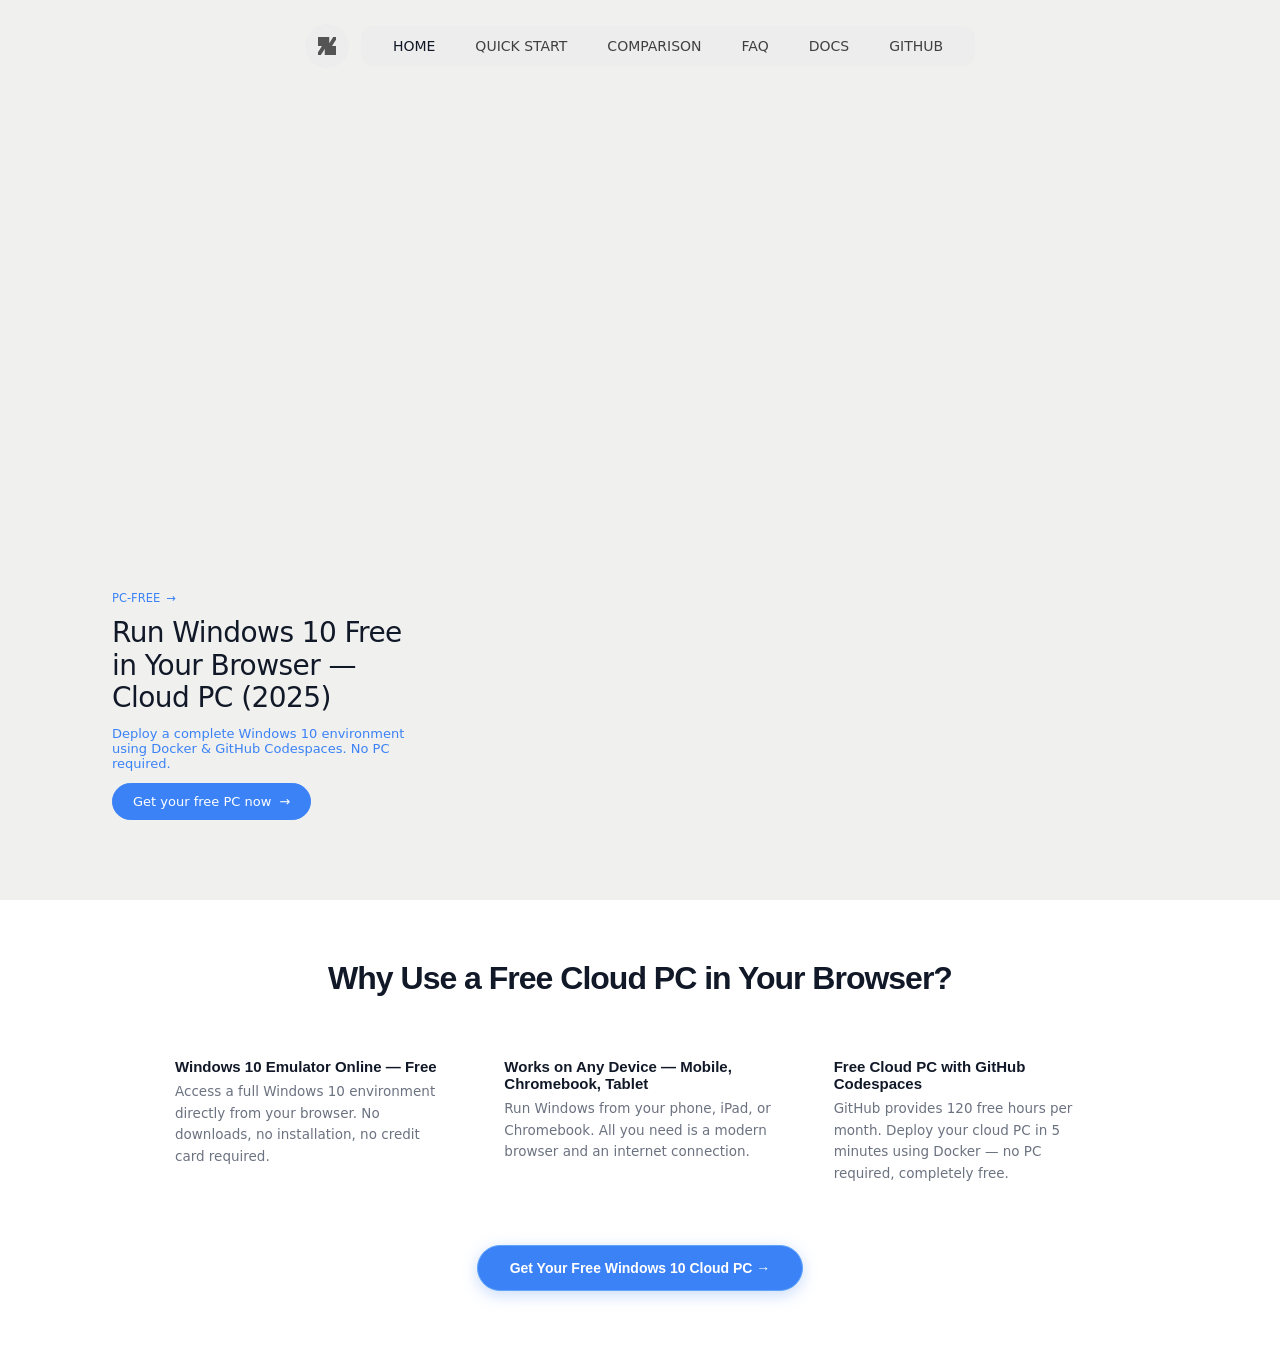
==== commit 7711102f: "Add files via upload" ====
--- a/index.html
+++ b/index.html
@@ -1,11 +1,25 @@
 <!doctype html>
-<html lang="es">
+<html lang="en">
   <head>
     <meta charset="UTF-8" />
     <link rel="icon" href="favicon.svg" />
     <meta name="viewport" content="width=device-width, initial-scale=1.0" />
-    <title>BlackVerse</title>
+    <meta name="google-adsense-account" content="ca-pub-9208880316800976">
+    <title>PC-Free | Run Windows 10 Free in Your Browser (2025)</title>
+    <meta name="description" content="Run Windows 10 completely free in your browser with PC-Free. No PC required. Deploy in 5 minutes using Docker & GitHub Codespaces. Works on any device.">
+    <meta name="keywords" content="cloud pc free, windows 10 browser, run windows online, free cloud pc, github cloud pc, windows emulator online, pc virtual gratis">
+    <link rel="canonical" href="https://jephersonrd.github.io/PC-Free/">
+    <meta property="og:title" content="PC-Free | Run Windows 10 Free in Your Browser">
+    <meta property="og:description" content="Deploy a complete Windows 10 environment using Docker & GitHub Codespaces. No PC required, completely free.">
+    <meta property="og:image" content="https://jephersonrd.github.io/PC-Free/images/windows10-desktop.png">
+    <meta property="og:url" content="https://jephersonrd.github.io/PC-Free/">
+    <meta property="og:type" content="website">
+    <meta name="twitter:card" content="summary_large_image">
+    <meta name="twitter:title" content="PC-Free | Run Windows 10 Free in Your Browser">
+    <meta name="twitter:description" content="Deploy Windows 10 in your browser. Free, no PC needed.">
+    <meta name="twitter:image" content="https://jephersonrd.github.io/PC-Free/images/windows10-desktop.png">
     <link rel="stylesheet" href="style.css" />
+    <script async src="https://pagead2.googlesyndication.com/pagead/js/adsbygoogle.js?client=ca-pub-9208880316800976" crossorigin="anonymous"></script>
   </head>
   <body>
     <div class="hero-wrapper">
@@ -28,10 +42,11 @@
           </div>
           <div class="nav-links-pill">
             <a href="index.html" class="nav-link active">HOME</a>
+            <a href="quickstart.html" class="nav-link">QUICK START</a>
             <a href="Compare.html" class="nav-link">COMPARISON</a>
             <a href="faq.html" class="nav-link">FAQ</a>
             <a href="docs.html" class="nav-link">DOCS</a>
-            <a href="https://github.com/jephersonRD/pc-free" class="nav-link" target="_blank">Support</a>
+            <a href="https://github.com/jephersonRD/pc-free" class="nav-link" target="_blank">GITHUB</a>
           </div>
         </nav>
 
@@ -43,7 +58,7 @@
             </a>
 
             <h1 class="hero-headline">
-              Run Windows 10 Free in Your Browser
+              Run Windows 10 Free in Your Browser — Cloud PC (2025)
             </h1>
 
             <p class="hero-subtext">
@@ -59,6 +74,48 @@
       </div>
     </div>
 
+    <section class="features-section" style="padding: 60px 24px 80px; max-width: 1020px; margin: 0 auto; position: relative; z-index: 10;">
+      <h2 style="font-family: 'Sora', sans-serif; font-size: clamp(22px, 3vw, 32px); font-weight: 700; color: #111827; text-align: center; margin-bottom: 40px; letter-spacing: -1px;">Why Use a Free Cloud PC in Your Browser?</h2>
+      <div style="display: grid; grid-template-columns: repeat(auto-fill, minmax(280px, 1fr)); gap: 16px; margin-bottom: 40px;">
+        <div style="background: rgba(255,255,255,0.55); border: 1px solid rgba(255,255,255,0.8); border-radius: 14px; padding: 20px; backdrop-filter: blur(16px);">
+          <h3 style="font-family: 'Sora', sans-serif; font-size: 15px; font-weight: 600; color: #111827; margin-bottom: 6px;">Windows 10 Emulator Online — Free</h3>
+          <p style="font-size: 13.5px; color: #6b7280; line-height: 1.6;">Access a full Windows 10 environment directly from your browser. No downloads, no installation, no credit card required.</p>
+        </div>
+        <div style="background: rgba(255,255,255,0.55); border: 1px solid rgba(255,255,255,0.8); border-radius: 14px; padding: 20px; backdrop-filter: blur(16px);">
+          <h3 style="font-family: 'Sora', sans-serif; font-size: 15px; font-weight: 600; color: #111827; margin-bottom: 6px;">Works on Any Device — Mobile, Chromebook, Tablet</h3>
+          <p style="font-size: 13.5px; color: #6b7280; line-height: 1.6;">Run Windows from your phone, iPad, or Chromebook. All you need is a modern browser and an internet connection.</p>
+        </div>
+        <div style="background: rgba(255,255,255,0.55); border: 1px solid rgba(255,255,255,0.8); border-radius: 14px; padding: 20px; backdrop-filter: blur(16px);">
+          <h3 style="font-family: 'Sora', sans-serif; font-size: 15px; font-weight: 600; color: #111827; margin-bottom: 6px;">Free Cloud PC with GitHub Codespaces</h3>
+          <p style="font-size: 13.5px; color: #6b7280; line-height: 1.6;">GitHub provides 120 free hours per month. Deploy your cloud PC in 5 minutes using Docker — no PC required, completely free.</p>
+        </div>
+      </div>
+      <div style="text-align: center;">
+        <a href="quickstart.html" style="display: inline-flex; align-items: center; gap: 8px; font-family: 'Sora', sans-serif; font-size: 14px; font-weight: 600; color: #fff; background: #3b82f6; border: 1.5px solid #60a5fa; border-radius: 100px; padding: 14px 32px; text-decoration: none; box-shadow: 0 4px 16px rgba(59,130,246,0.28); transition: background 0.18s, transform 0.12s;" onmouseover="this.style.background='#2563eb'" onmouseout="this.style.background='#3b82f6'">Get Your Free Windows 10 Cloud PC →</a>
+      </div>
+    </section>
+
+    <script type="application/ld+json">
+    {
+      "@context": "https://schema.org",
+      "@type": "SoftwareApplication",
+      "name": "PC-Free",
+      "description": "Run Windows 10 free in your browser using Docker and GitHub Codespaces",
+      "applicationCategory": "DeveloperApplication",
+      "operatingSystem": "Any (Browser-based)",
+      "offers": {
+        "@type": "Offer",
+        "price": "0",
+        "priceCurrency": "USD"
+      },
+      "author": {
+        "@type": "Person",
+        "name": "JephersonRD"
+      },
+      "softwareVersion": "1.0"
+    }
+    </script>
+
     <script src="script.js"></script>
   </body>
 </html>
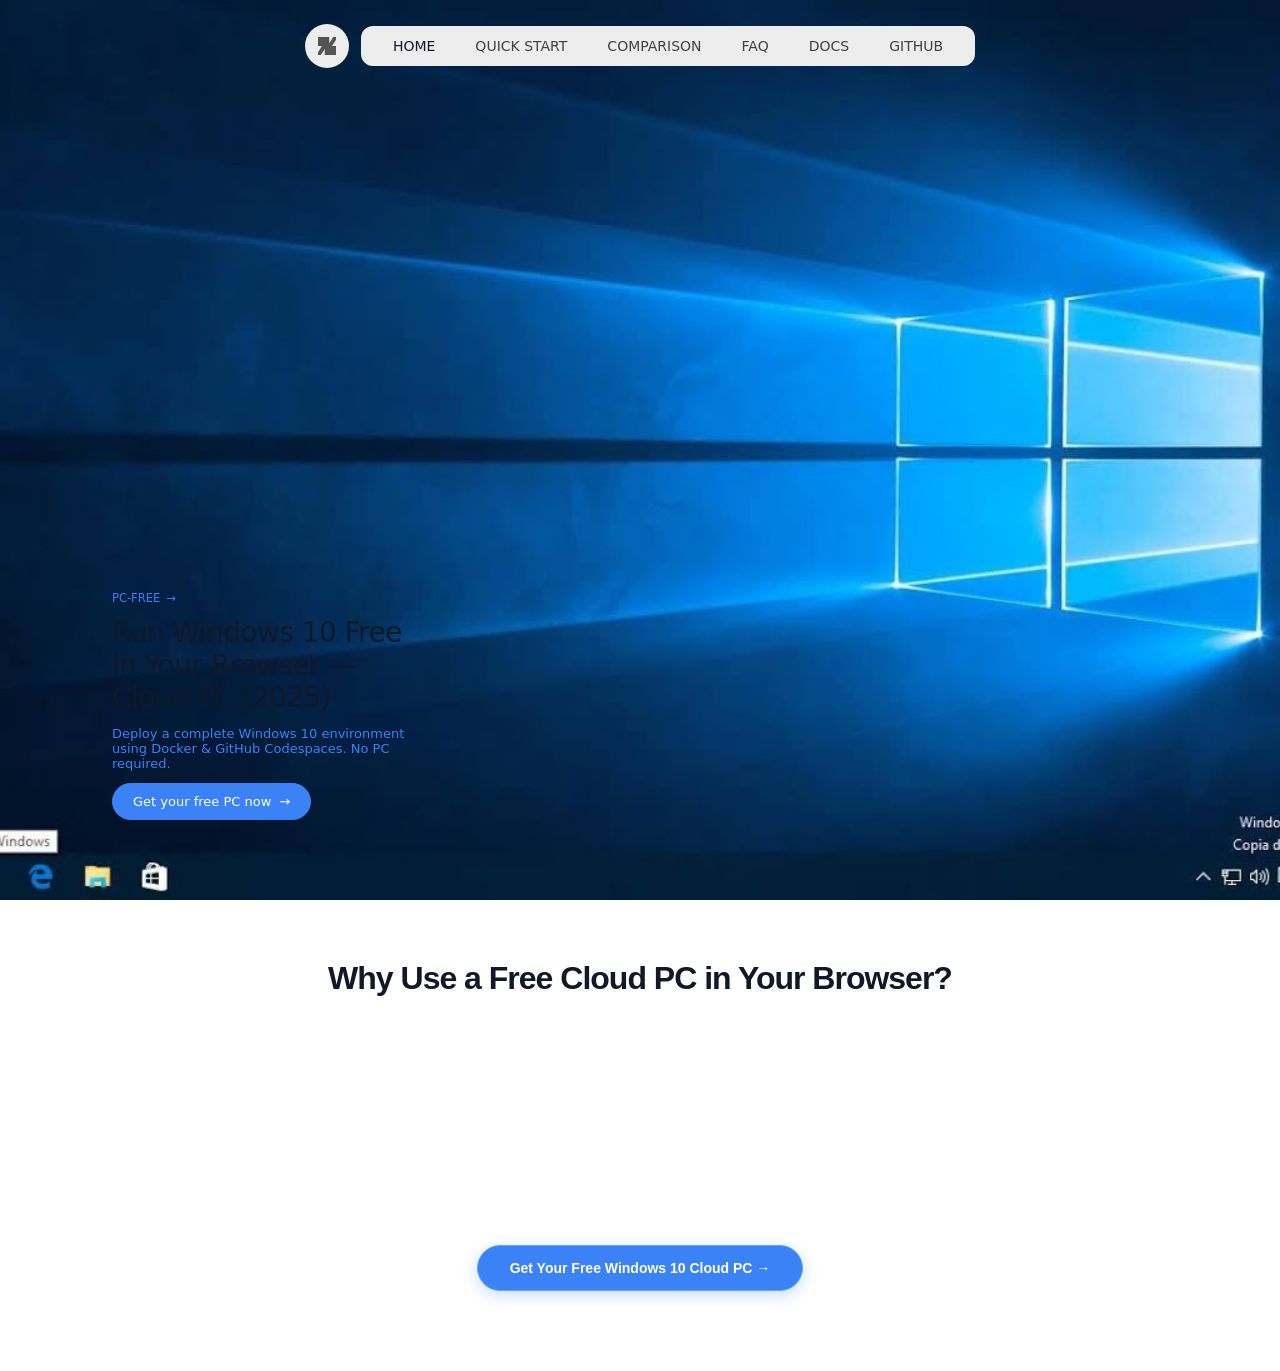
==== commit a728bbb5: "Add files via upload" ====
--- a/index.html
+++ b/index.html
@@ -28,6 +28,7 @@
         muted
         loop
         playsinline
+        poster="images/windows10-desktop.jpg"
         class="hero-video"
       >
         <source src="Assets/mano.mp4" type="video/mp4" />
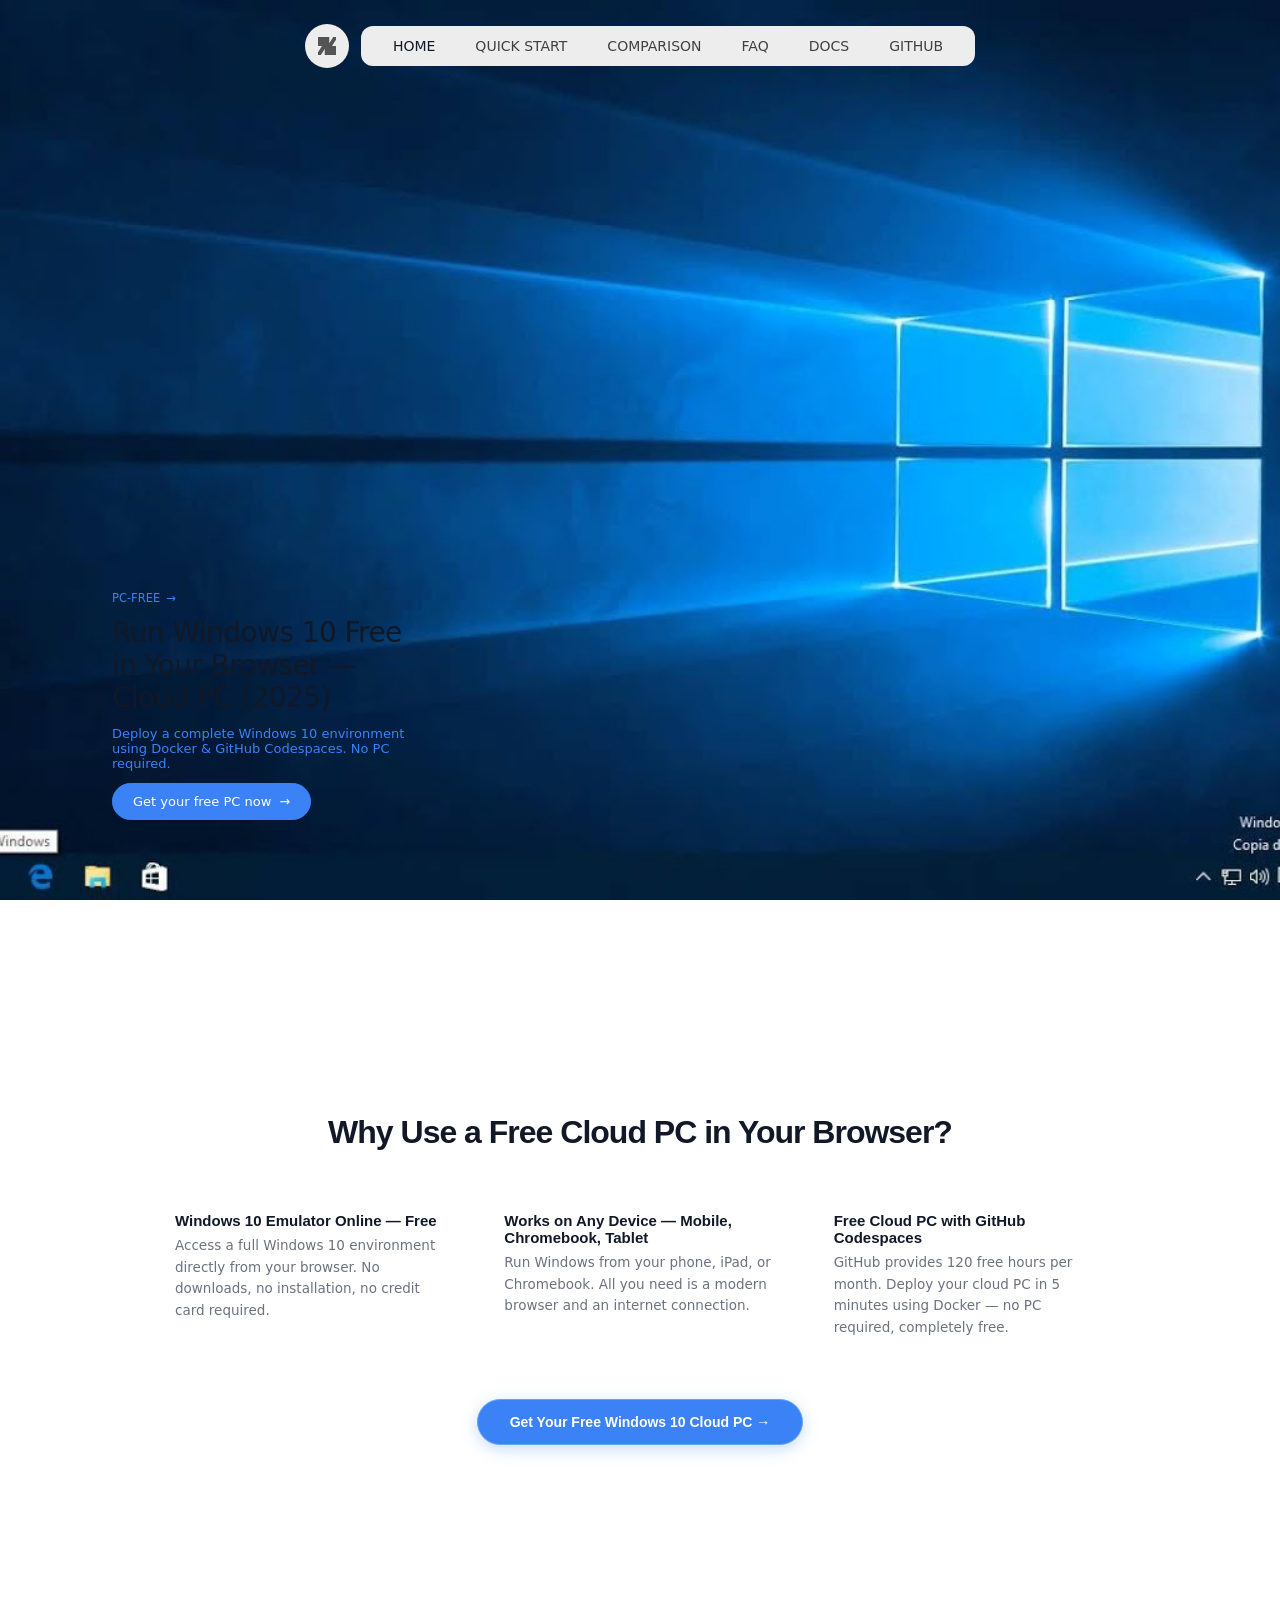
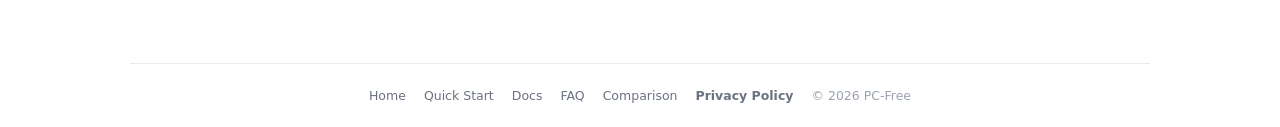
==== commit 2297904d: "Switch AdSense to new publisher account and add ad units The site only loaded the AdSense loader scr" ====
--- a/index.html
+++ b/index.html
@@ -4,7 +4,7 @@
     <meta charset="UTF-8" />
     <link rel="icon" href="favicon.svg" />
     <meta name="viewport" content="width=device-width, initial-scale=1.0" />
-    <meta name="google-adsense-account" content="ca-pub-9208880316800976">
+    <meta name="google-adsense-account" content="ca-pub-1809785313522754">
     <title>PC-Free | Run Windows 10 Free in Your Browser (2025)</title>
     <meta name="description" content="Run Windows 10 completely free in your browser with PC-Free. No PC required. Deploy in 5 minutes using Docker & GitHub Codespaces. Works on any device.">
     <meta name="keywords" content="cloud pc free, windows 10 browser, run windows online, free cloud pc, github cloud pc, windows emulator online, pc virtual gratis">
@@ -19,7 +19,7 @@
     <meta name="twitter:description" content="Deploy Windows 10 in your browser. Free, no PC needed.">
     <meta name="twitter:image" content="https://jephersonrd.github.io/PC-Free/images/windows10-desktop.png">
     <link rel="stylesheet" href="style.css" />
-    <script async src="https://pagead2.googlesyndication.com/pagead/js/adsbygoogle.js?client=ca-pub-9208880316800976" crossorigin="anonymous"></script>
+    <script async src="https://pagead2.googlesyndication.com/pagead/js/adsbygoogle.js?client=ca-pub-1809785313522754" crossorigin="anonymous"></script>
   </head>
   <body>
     <div class="hero-wrapper">
@@ -75,6 +75,17 @@
       </div>
     </div>
 
+    <!-- ADSENSE · banner superior — sustituye 6402958616 por tu Slot ID -->
+    <div style="max-width:1020px;margin:32px auto;padding:0 24px;position:relative;z-index:10;">
+      <ins class="adsbygoogle"
+           style="display:block;min-height:90px"
+           data-ad-client="ca-pub-1809785313522754"
+           data-ad-slot="6402958616"
+           data-ad-format="auto"
+           data-full-width-responsive="true"></ins>
+      <script>(adsbygoogle = window.adsbygoogle || []).push({});</script>
+    </div>
+
     <section class="features-section" style="padding: 60px 24px 80px; max-width: 1020px; margin: 0 auto; position: relative; z-index: 10;">
       <h2 style="font-family: 'Sora', sans-serif; font-size: clamp(22px, 3vw, 32px); font-weight: 700; color: #111827; text-align: center; margin-bottom: 40px; letter-spacing: -1px;">Why Use a Free Cloud PC in Your Browser?</h2>
       <div style="display: grid; grid-template-columns: repeat(auto-fill, minmax(280px, 1fr)); gap: 16px; margin-bottom: 40px;">
@@ -95,6 +106,17 @@
         <a href="quickstart.html" style="display: inline-flex; align-items: center; gap: 8px; font-family: 'Sora', sans-serif; font-size: 14px; font-weight: 600; color: #fff; background: #3b82f6; border: 1.5px solid #60a5fa; border-radius: 100px; padding: 14px 32px; text-decoration: none; box-shadow: 0 4px 16px rgba(59,130,246,0.28); transition: background 0.18s, transform 0.12s;" onmouseover="this.style.background='#2563eb'" onmouseout="this.style.background='#3b82f6'">Get Your Free Windows 10 Cloud PC →</a>
       </div>
     </section>
+
+    <!-- ADSENSE · banner inferior — sustituye 6402958616 por tu Slot ID -->
+    <div style="max-width:1020px;margin:0 auto 48px;padding:0 24px;position:relative;z-index:10;">
+      <ins class="adsbygoogle"
+           style="display:block;min-height:90px"
+           data-ad-client="ca-pub-1809785313522754"
+           data-ad-slot="6402958616"
+           data-ad-format="auto"
+           data-full-width-responsive="true"></ins>
+      <script>(adsbygoogle = window.adsbygoogle || []).push({});</script>
+    </div>
 
     <script type="application/ld+json">
     {
@@ -117,6 +139,16 @@
     }
     </script>
 
+    <footer style="position:relative;z-index:10;max-width:1020px;margin:48px auto 0;padding:24px;border-top:1px solid rgba(0,0,0,0.08);display:flex;flex-wrap:wrap;gap:8px 18px;justify-content:center;align-items:center;font-size:12.5px;color:#9ca3af;font-family:system-ui,-apple-system,'Segoe UI',sans-serif;">
+      <a href="index.html" style="color:#6b7280;text-decoration:none;">Home</a>
+      <a href="quickstart.html" style="color:#6b7280;text-decoration:none;">Quick Start</a>
+      <a href="docs.html" style="color:#6b7280;text-decoration:none;">Docs</a>
+      <a href="faq.html" style="color:#6b7280;text-decoration:none;">FAQ</a>
+      <a href="Compare.html" style="color:#6b7280;text-decoration:none;">Comparison</a>
+      <a href="privacy.html" style="color:#6b7280;text-decoration:none;font-weight:600;">Privacy Policy</a>
+      <span>© 2026 PC-Free</span>
+    </footer>
+
     <script src="script.js"></script>
   </body>
 </html>
